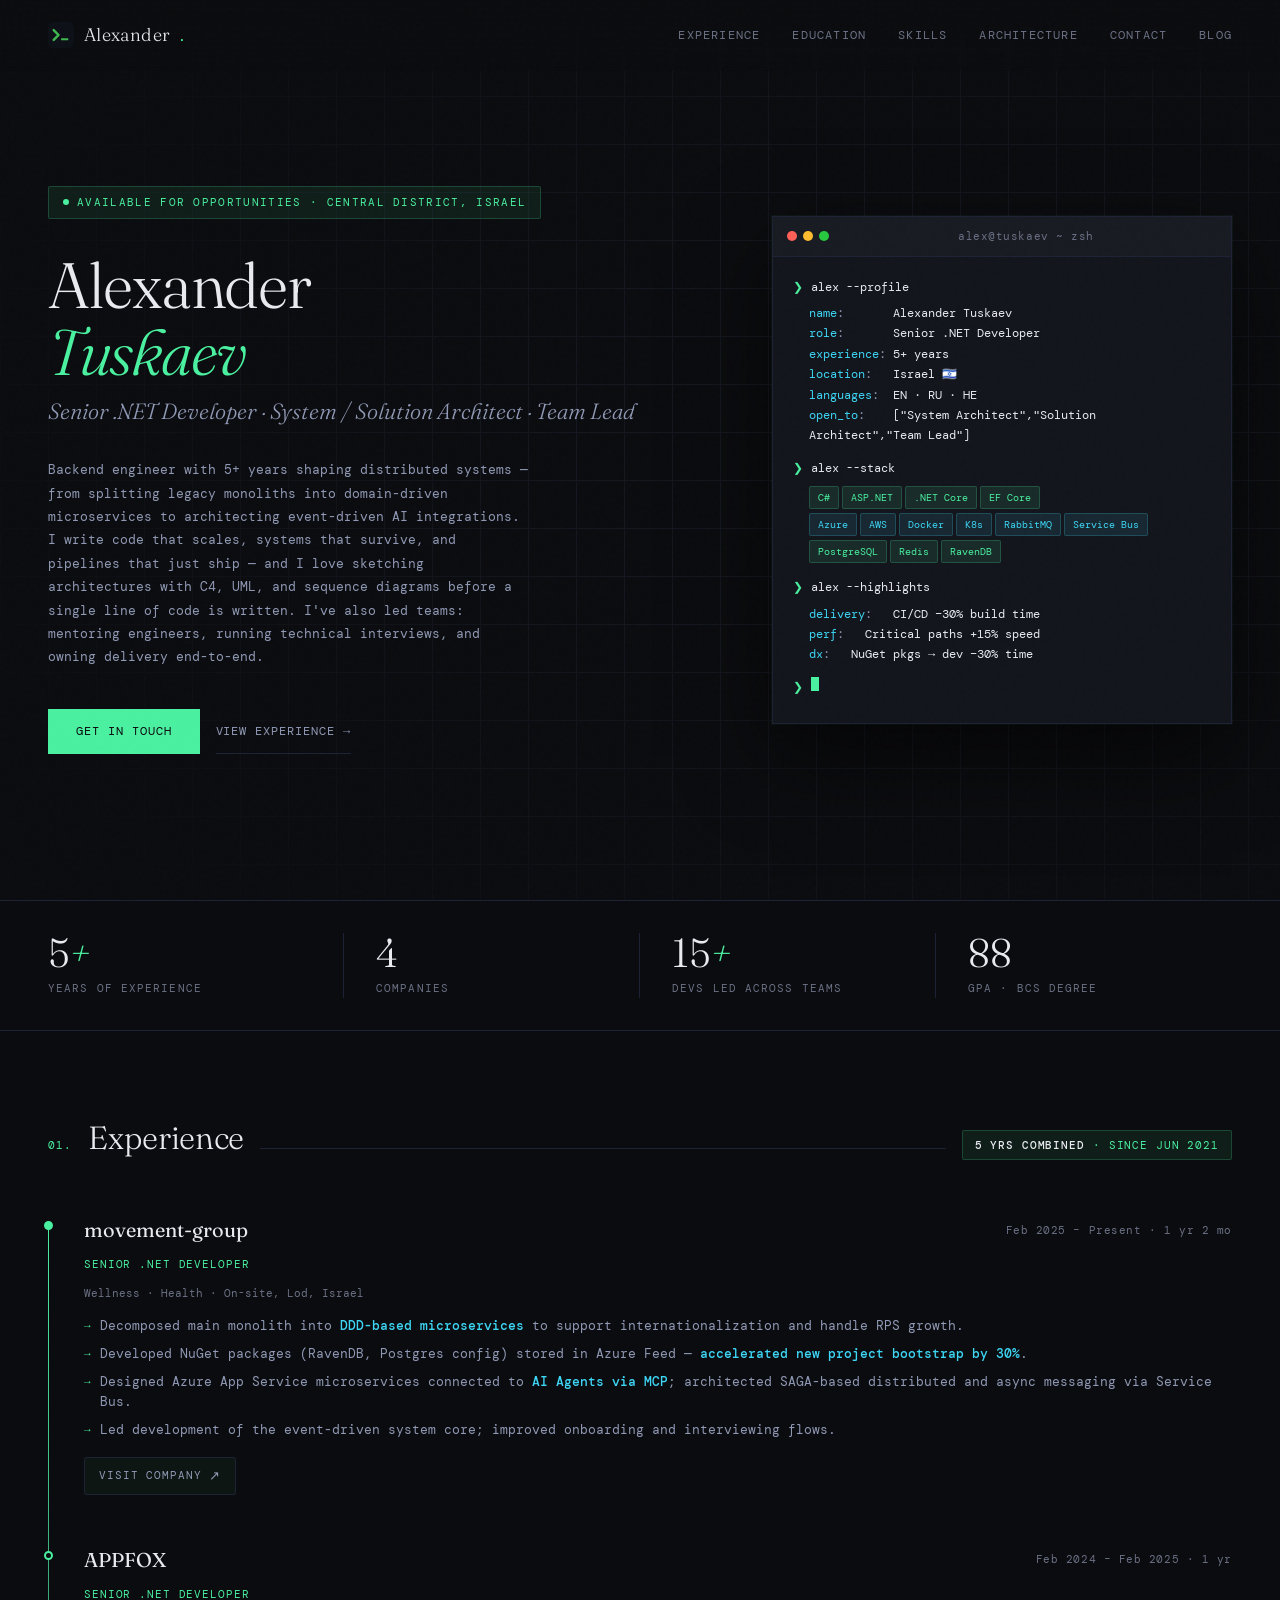
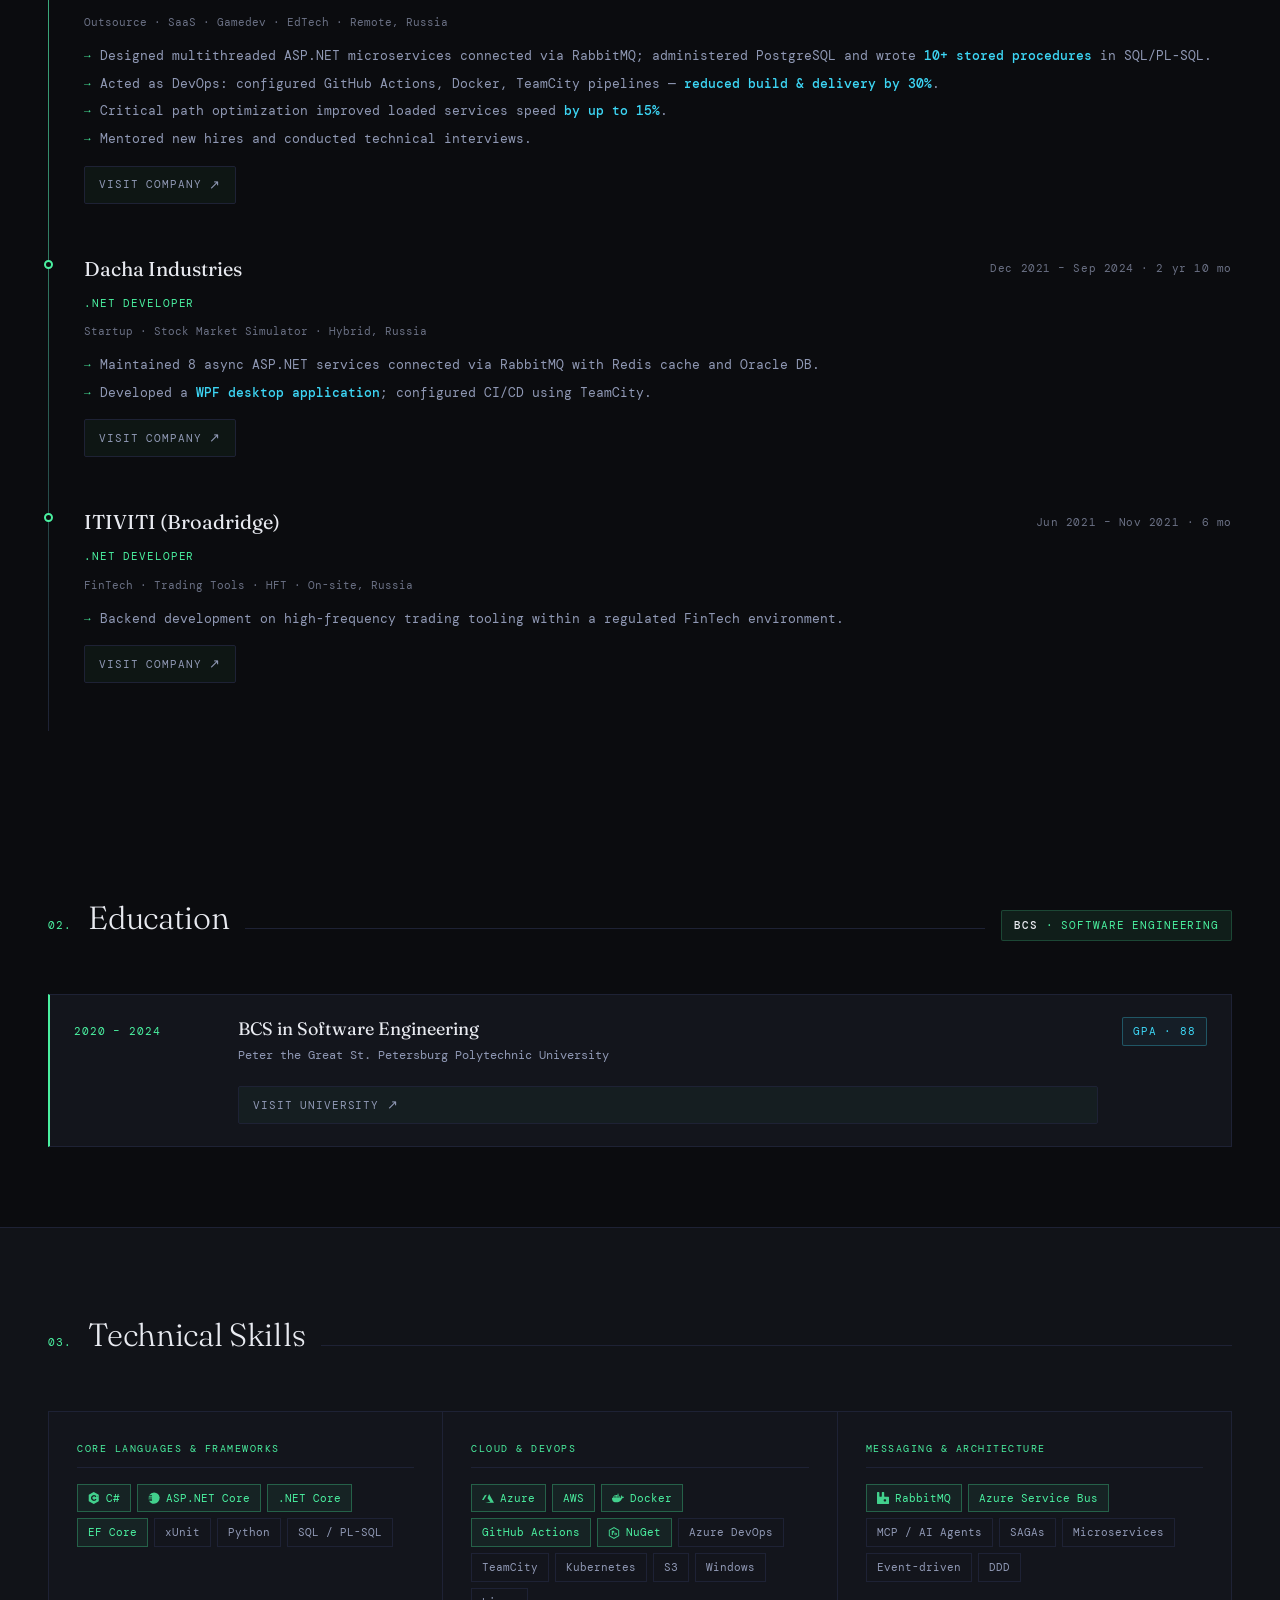
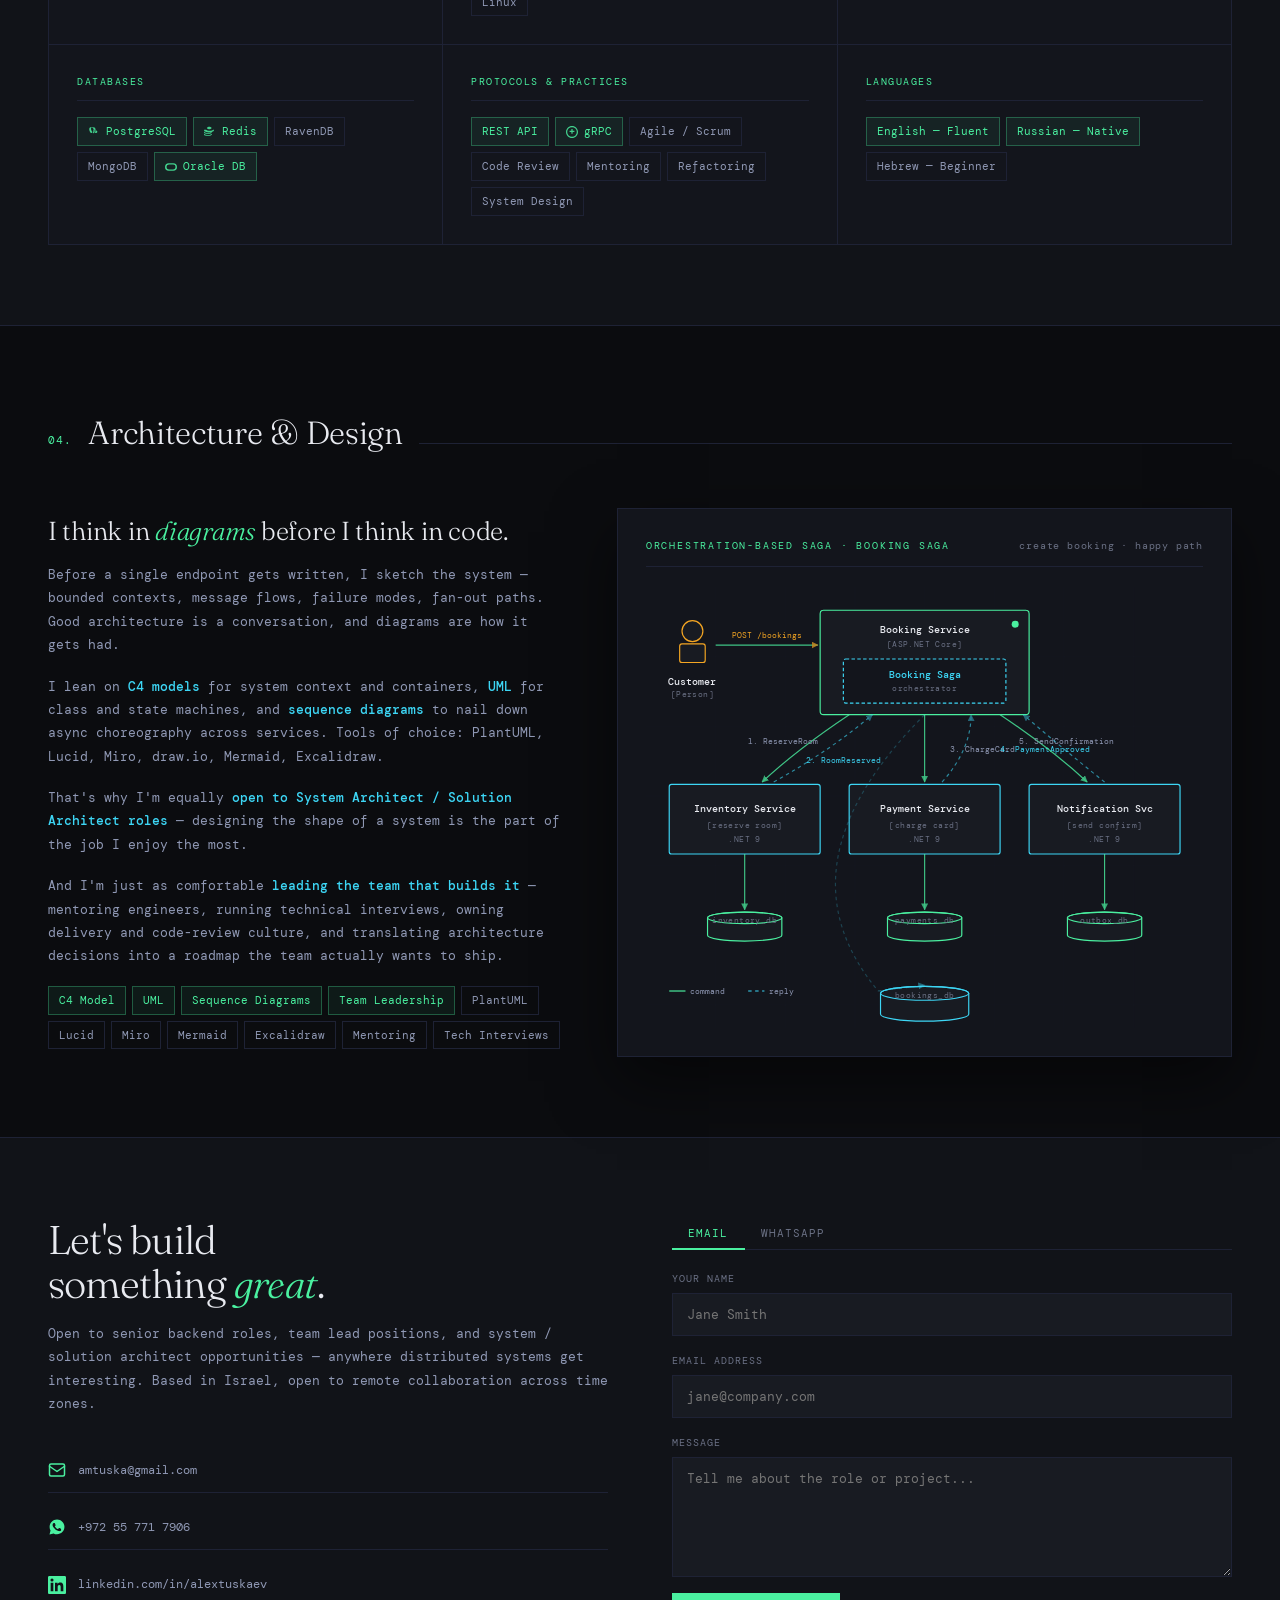
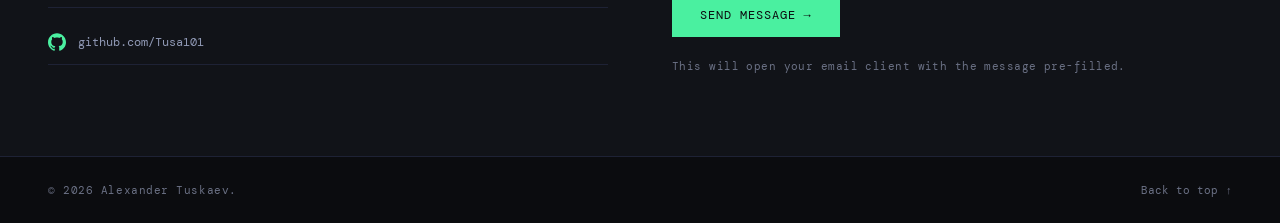
==== index.html @ 5d2675b9 "Added whatsapp type of communication" ====
<!DOCTYPE html>
<html lang="en">
<head>
<meta charset="UTF-8" />
<meta name="viewport" content="width=device-width, initial-scale=1.0"/>
<title>Alexander Tuskaev — Senior .NET Developer</title>
<link rel="preconnect" href="https://fonts.googleapis.com">
<link href="https://fonts.googleapis.com/css2?family=DM+Mono:ital,wght@0,300;0,400;0,500;1,300&family=Fraunces:ital,opsz,wght@0,9..144,300;0,9..144,400;0,9..144,600;1,9..144,300&display=swap" rel="stylesheet">
<link rel="stylesheet" href="index.css">
<link rel="icon" type="image/png" href="favicons/favicon-96x96.png" sizes="96x96" />
<link rel="icon" type="image/svg+xml" href="favicons/favicon.svg" />
<link rel="shortcut icon" href="favicons/favicon.ico" />
<link rel="apple-touch-icon" sizes="180x180" href="favicons/apple-touch-icon.png" />
<meta name="apple-mobile-web-app-title" content="Tusa101" />
<link rel="manifest" href="favicons/site.webmanifest" />
</head>
<body>

<!-- NAV -->
<nav>
  <a href="#" class="nav-logo">
    <img src="favicons/favicon.svg" alt="" class="nav-logo-img" />
    Alexander<span>.</span>
  </a>
  <ul class="nav-links">
    <li><a href="#experience">Experience</a></li>
    <li><a href="#education">Education</a></li>
    <li><a href="#skills">Skills</a></li>
    <li><a href="#architecture">Architecture</a></li>
    <li><a href="#contact">Contact</a></li>
    <li><a href="blog.html">Blog</a></li>
  </ul>
</nav>

<!-- HERO -->
<section class="hero">
  <div class="hero-left">
    <div class="hero-tag" id="hero-tag"></div>
    <h1 id="hero-name"></h1>
    <p class="hero-subtitle" id="hero-subtitle"></p>
    <p class="hero-desc" id="hero-desc"></p>
    <div class="hero-actions">
      <a href="#contact" class="btn-primary">Get in touch</a>
      <a href="#experience" class="btn-ghost">View experience →</a>
    </div>
  </div>

  <div class="hero-right">
    <div class="terminal">
      <div class="terminal-bar">
        <div class="dot dot-r"></div>
        <div class="dot dot-y"></div>
        <div class="dot dot-g"></div>
        <span class="terminal-title">alex@tuskaev ~ zsh</span>
      </div>
      <div class="terminal-body" id="terminal-body"></div>
    </div>
  </div>
</section>

<!-- METRICS -->
<div class="metrics" id="metrics-row"></div>

<!-- EXPERIENCE -->
<section id="experience">
  <div class="section-header">
    <span class="section-num">01.</span>
    <h2 class="section-title">Experience</h2>
    <div class="section-line"></div>
    <span class="section-summary" id="experience-summary"></span>
  </div>
  <div class="timeline" id="experience-list"></div>
</section>

<!-- EDUCATION -->
<section id="education">
  <div class="section-header">
    <span class="section-num">02.</span>
    <h2 class="section-title">Education</h2>
    <div class="section-line"></div>
    <span class="section-summary"><strong>BCS</strong> · Software Engineering</span>
  </div>
  <div class="education-list" id="education-list"></div>
</section>

<!-- SKILLS -->
<section id="skills" style="background: var(--bg2); border-top: 1px solid var(--border); border-bottom: 1px solid var(--border); padding-top: 80px; padding-bottom: 80px;">
  <div class="section-header">
    <span class="section-num">03.</span>
    <h2 class="section-title">Technical Skills</h2>
    <div class="section-line"></div>
  </div>
  <div class="skills-grid" id="skills-grid"></div>
</section>

<!-- ARCHITECTURE -->
<section id="architecture">
  <div class="section-header">
    <span class="section-num">04.</span>
    <h2 class="section-title">Architecture &amp; Design</h2>
    <div class="section-line"></div>
  </div>

  <div class="arch-inner">
    <div class="arch-text" id="arch-text"></div>

    <div class="arch-diagram">
      <div class="arch-diagram-header">
        <span class="arch-diagram-title">Orchestration-based Saga · Booking Saga</span>
        <span class="arch-diagram-meta">create booking · happy path</span>
      </div>
      <svg class="arch-svg" viewBox="0 0 480 380" xmlns="http://www.w3.org/2000/svg">
        <!-- Defs: arrowheads -->
        <defs>
          <marker id="arrow-cmd" viewBox="0 0 10 10" refX="9" refY="5" markerWidth="6" markerHeight="6" orient="auto-start-reverse">
            <path d="M 0 0 L 10 5 L 0 10 z" fill="#4af0a0" opacity="0.85"/>
          </marker>
          <marker id="arrow-reply" viewBox="0 0 10 10" refX="9" refY="5" markerWidth="6" markerHeight="6" orient="auto-start-reverse">
            <path d="M 0 0 L 10 5 L 0 10 z" fill="#3dd6f5" opacity="0.7"/>
          </marker>
          <marker id="arrow-init" viewBox="0 0 10 10" refX="9" refY="5" markerWidth="6" markerHeight="6" orient="auto-start-reverse">
            <path d="M 0 0 L 10 5 L 0 10 z" fill="#f5a623" opacity="0.85"/>
          </marker>
        </defs>

        <!-- Background grid -->
        <g opacity="0.15">
          <path d="M 0 60 H 480 M 0 120 H 480 M 0 180 H 480 M 0 240 H 480 M 0 300 H 480 M 0 360 H 480" stroke="#1e2235" stroke-width="0.5"/>
          <path d="M 60 0 V 380 M 120 0 V 380 M 180 0 V 380 M 240 0 V 380 M 300 0 V 380 M 360 0 V 380 M 420 0 V 380" stroke="#1e2235" stroke-width="0.5"/>
        </g>

        <!-- Client / Customer -->
        <g>
          <circle cx="40" cy="38" r="9" fill="#181b22" stroke="#f5a623" stroke-width="1"/>
          <rect x="29" y="49" width="22" height="16" rx="2" fill="#181b22" stroke="#f5a623" stroke-width="1"/>
          <text x="40" y="84" class="node-label" text-anchor="middle">Customer</text>
          <text x="40" y="95" class="node-sub" text-anchor="middle">[Person]</text>
        </g>

        <!-- Booking Service (with orchestrator inside) -->
        <rect x="150" y="20" width="180" height="90" rx="3" class="node-box primary"/>
        <text x="240" y="40" class="node-label" text-anchor="middle">Booking Service</text>
        <text x="240" y="52" class="node-sub" text-anchor="middle">[ASP.NET Core]</text>
        <!-- Inner orchestrator box -->
        <rect x="170" y="62" width="140" height="38" rx="2" fill="#13151c" stroke="#3dd6f5" stroke-width="1" stroke-dasharray="3 2"/>
        <text x="240" y="78" class="node-label" text-anchor="middle" style="fill:#3dd6f5">Booking Saga</text>
        <text x="240" y="90" class="node-sub" text-anchor="middle">orchestrator</text>
        <circle cx="318" cy="32" r="3" class="pulse-dot"/>

        <!-- Participant: Inventory Service -->
        <rect x="20" y="170" width="130" height="60" rx="2" class="node-box secondary"/>
        <text x="85" y="194" class="node-label" text-anchor="middle">Inventory Service</text>
        <text x="85" y="208" class="node-sub" text-anchor="middle">[reserve room]</text>
        <text x="85" y="220" class="node-sub" text-anchor="middle">.NET 9</text>

        <!-- Participant: Payment Service -->
        <rect x="175" y="170" width="130" height="60" rx="2" class="node-box secondary"/>
        <text x="240" y="194" class="node-label" text-anchor="middle">Payment Service</text>
        <text x="240" y="208" class="node-sub" text-anchor="middle">[charge card]</text>
        <text x="240" y="220" class="node-sub" text-anchor="middle">.NET 9</text>

        <!-- Participant: Notification Service -->
        <rect x="330" y="170" width="130" height="60" rx="2" class="node-box secondary"/>
        <text x="395" y="194" class="node-label" text-anchor="middle">Notification Svc</text>
        <text x="395" y="208" class="node-sub" text-anchor="middle">[send confirm]</text>
        <text x="395" y="220" class="node-sub" text-anchor="middle">.NET 9</text>

        <!-- Databases under each participant -->
        <g>
          <ellipse cx="85" cy="285" rx="32" ry="5" fill="#181b22" stroke="#4af0a0" stroke-width="1"/>
          <path d="M 53 285 V 300 A 32 5 0 0 0 117 300 V 285" fill="#181b22" stroke="#4af0a0" stroke-width="1"/>
          <ellipse cx="85" cy="285" rx="32" ry="5" fill="none" stroke="#4af0a0" stroke-width="1"/>
          <text x="85" y="289" class="node-sub" text-anchor="middle">inventory_db</text>
        </g>
        <g>
          <ellipse cx="240" cy="285" rx="32" ry="5" fill="#181b22" stroke="#4af0a0" stroke-width="1"/>
          <path d="M 208 285 V 300 A 32 5 0 0 0 272 300 V 285" fill="#181b22" stroke="#4af0a0" stroke-width="1"/>
          <ellipse cx="240" cy="285" rx="32" ry="5" fill="none" stroke="#4af0a0" stroke-width="1"/>
          <text x="240" y="289" class="node-sub" text-anchor="middle">payments_db</text>
        </g>
        <g>
          <ellipse cx="395" cy="285" rx="32" ry="5" fill="#181b22" stroke="#4af0a0" stroke-width="1"/>
          <path d="M 363 285 V 300 A 32 5 0 0 0 427 300 V 285" fill="#181b22" stroke="#4af0a0" stroke-width="1"/>
          <ellipse cx="395" cy="285" rx="32" ry="5" fill="none" stroke="#4af0a0" stroke-width="1"/>
          <text x="395" y="289" class="node-sub" text-anchor="middle">outbox_db</text>
        </g>

        <!-- Booking DB -->
        <g>
          <ellipse cx="240" cy="350" rx="38" ry="6" fill="#181b22" stroke="#3dd6f5" stroke-width="1"/>
          <path d="M 202 350 V 368 A 38 6 0 0 0 278 368 V 350" fill="#181b22" stroke="#3dd6f5" stroke-width="1"/>
          <ellipse cx="240" cy="350" rx="38" ry="6" fill="none" stroke="#3dd6f5" stroke-width="1"/>
          <text x="240" y="354" class="node-sub" text-anchor="middle">bookings_db</text>
        </g>

        <!-- Customer -> Booking Service: POST /bookings -->
        <path d="M 60 50 L 148 50" class="edge solid" stroke="#f5a623" marker-end="url(#arrow-init)"/>
        <text x="104" y="44" class="edge-label" text-anchor="middle" style="fill:#f5a623">POST /bookings</text>

        <!-- Orchestrator -> Inventory: ReserveRoom command -->
        <path d="M 175 110 Q 130 140 100 168" class="edge solid" marker-end="url(#arrow-cmd)"/>
        <text x="118" y="135" class="edge-label" text-anchor="middle">1. ReserveRoom</text>

        <!-- Inventory -> Orchestrator: RoomReserved reply -->
        <path d="M 110 168 Q 160 140 195 110" class="edge dashed" marker-end="url(#arrow-reply)"/>
        <text x="170" y="152" class="edge-label" text-anchor="middle" style="fill:#3dd6f5">2. RoomReserved</text>

        <!-- Orchestrator -> Payment: ChargeCard command -->
        <path d="M 240 110 L 240 168" class="edge solid" marker-end="url(#arrow-cmd)"/>
        <text x="262" y="142" class="edge-label">3. ChargeCard</text>

        <!-- Payment -> Orchestrator: PaymentApproved reply -->
        <path d="M 255 168 Q 280 140 280 110" class="edge dashed" marker-end="url(#arrow-reply)"/>
        <text x="305" y="142" class="edge-label" style="fill:#3dd6f5">4. PaymentApproved</text>

        <!-- Orchestrator -> Notification: SendConfirmation command -->
        <path d="M 305 110 Q 350 140 380 168" class="edge solid" marker-end="url(#arrow-cmd)"/>
        <text x="362" y="135" class="edge-label" text-anchor="middle">5. SendConfirmation</text>

        <!-- Notification -> Orchestrator: ConfirmationSent reply -->
        <path d="M 395 168 Q 360 140 325 110" class="edge dashed" marker-end="url(#arrow-reply)"/>

        <!-- Participants -> their DBs -->
        <path d="M 85 230 L 85 278" class="edge solid" marker-end="url(#arrow-cmd)"/>
        <path d="M 240 230 L 240 278" class="edge solid" marker-end="url(#arrow-cmd)"/>
        <path d="M 395 230 L 395 278" class="edge solid" marker-end="url(#arrow-cmd)"/>

        <!-- Booking Service -> bookings_db -->
        <path d="M 240 110 Q 110 240 200 348" class="edge dashed" stroke-opacity="0.4"/>
        <path d="M 200 348 L 240 343" class="edge dashed" marker-end="url(#arrow-reply)" stroke-opacity="0.6"/>

        <!-- Legend -->
        <g transform="translate(20, 348)">
          <line x1="0" y1="0" x2="14" y2="0" stroke="#4af0a0" stroke-width="1"/>
          <text x="18" y="3" class="edge-label">command</text>
          <line x1="68" y1="0" x2="82" y2="0" stroke="#3dd6f5" stroke-width="1" stroke-dasharray="3 3"/>
          <text x="86" y="3" class="edge-label">reply</text>
        </g>
      </svg>
    </div>
  </div>
</section>

<!-- CONTACT -->
<section id="contact" class="contact-section">
  <div class="contact-inner">
    <div class="contact-left">
      <h2 id="contact-heading"></h2>
      <p id="contact-blurb"></p>
      <div class="contact-links" id="contact-links"></div>
    </div>

    <div class="contact-right">
      <div class="form-tabs">
        <button class="form-tab form-tab--active" data-tab="email">Email</button>
        <button class="form-tab" data-tab="whatsapp">WhatsApp</button>
      </div>

      <form class="form" id="contact-form" novalidate>
        <div class="form-group">
          <label class="form-label" for="cf-name">Your name</label>
          <input type="text" id="cf-name" class="form-input" placeholder="Jane Smith" required />
        </div>
        <div class="form-group">
          <label class="form-label" for="cf-email">Email address</label>
          <input type="email" id="cf-email" class="form-input" placeholder="jane@company.com" required />
        </div>
        <div class="form-group">
          <label class="form-label" for="cf-message">Message</label>
          <textarea id="cf-message" class="form-textarea" placeholder="Tell me about the role or project..." required></textarea>
        </div>
        <button type="submit" class="form-submit">Send message →</button>
        <p class="form-hint" id="cf-hint">This will open your email client with the message pre-filled.</p>
      </form>

      <div class="form" id="whatsapp-form" style="display:none">
        <p class="form-hint" style="margin-bottom:4px">All fields are optional — fill in what you know.</p>
        <div class="form-group">
          <label class="form-label" for="wa-company">Company</label>
          <input type="text" id="wa-company" class="form-input" placeholder="Acme Corp" />
        </div>
        <div class="form-group">
          <label class="form-label" for="wa-role">Role</label>
          <input type="text" id="wa-role" class="form-input" placeholder="Senior Backend Developer" />
        </div>
        <div class="form-group">
          <label class="form-label" for="wa-location">Location</label>
          <select id="wa-location" class="form-input form-select">
            <option value="">— not specified —</option>
            <option value="Remote">Remote</option>
            <option value="On-site">On-site</option>
            <option value="Hybrid">Hybrid</option>
          </select>
        </div>
        <div class="form-group">
          <label class="form-label" for="wa-contact">Your contact details</label>
          <input type="text" id="wa-contact" class="form-input" placeholder="email or phone" />
        </div>
        <a class="form-submit form-submit--wa" id="wa-send" href="#" target="_blank" rel="noopener noreferrer">Open in WhatsApp →</a>
        <p class="form-hint">Opens WhatsApp with a pre-filled message.</p>
      </div>
    </div>
  </div>
</section>

<!-- FOOTER -->
<footer>
  <p id="footer-copy"></p>
  <a href="#">Back to top ↑</a>
</footer>

<script src="cv-data.js"></script>
<script src="cv-loader.js"></script>

</body>
</html>
---- index.css ----
*,
*::before,
*::after {
    box-sizing: border-box;
    margin: 0;
    padding: 0;
}

:root {
    --bg: #0b0c0f;
    --bg2: #111318;
    --bg3: #181b22;
    --line: #1f2330;
    --accent: #4af0a0;
    --accent2: #3dd6f5;
    --accent3: #f5a623;
    --text: #e8eaf0;
    --muted: #6b7185;
    --muted2: #9099b5;
    --card: #13151c;
    --border: #1e2235;
}

html {
    scroll-behavior: smooth;
}

body {
    background: var(--bg);
    color: var(--text);
    font-family: 'DM Mono', monospace;
    font-size: 14px;
    line-height: 1.7;
    overflow-x: hidden;
}

/* Grain overlay */
body::before {
    content: '';
    position: fixed;
    inset: 0;
    background-image: url("data:image/svg+xml,%3Csvg viewBox='0 0 256 256' xmlns='http://www.w3.org/2000/svg'%3E%3Cfilter id='noise'%3E%3CfeTurbulence type='fractalNoise' baseFrequency='0.9' numOctaves='4' stitchTiles='stitch'/%3E%3C/filter%3E%3Crect width='100%25' height='100%25' filter='url(%23noise)' opacity='0.04'/%3E%3C/svg%3E");
    pointer-events: none;
    z-index: 999;
    opacity: 0.4;
}

/* ── NAV ── */
nav {
    position: fixed;
    top: 0;
    left: 0;
    right: 0;
    z-index: 100;
    padding: 20px 48px;
    display: flex;
    justify-content: space-between;
    align-items: center;
    background: linear-gradient(to bottom, rgba(11, 12, 15, 0.95) 0%, transparent 100%);
    backdrop-filter: blur(4px);
}

.nav-logo {
    display: flex;
    align-items: center;
    gap: 10px;
    font-family: 'Fraunces', serif;
    font-size: 18px;
    font-weight: 300;
    letter-spacing: 0.02em;
    color: var(--text);
    text-decoration: none;
}

.nav-logo-img {
    width: 26px;
    height: 26px;
    border-radius: 5px;
    flex-shrink: 0;
}

.nav-logo span {
    color: var(--accent);
}

.nav-links {
    display: flex;
    gap: 32px;
    list-style: none;
}

.nav-links a {
    color: var(--muted);
    text-decoration: none;
    font-size: 12px;
    letter-spacing: 0.1em;
    text-transform: uppercase;
    transition: color 0.2s;
}

.nav-links a:hover {
    color: var(--accent);
}

/* ── HERO ── */
.hero {
    min-height: 100vh;
    display: grid;
    grid-template-columns: 1fr 1fr;
    align-items: center;
    padding: 100px 48px 60px;
    position: relative;
    overflow: hidden;
}

/* Background grid */
.hero::before {
    content: '';
    position: absolute;
    inset: 0;
    background-image:
        linear-gradient(var(--line) 1px, transparent 1px),
        linear-gradient(90deg, var(--line) 1px, transparent 1px);
    background-size: 48px 48px;
    mask-image: radial-gradient(ellipse 80% 80% at 70% 50%, black 30%, transparent 100%);
    opacity: 0.5;
}

.hero-left {
    position: relative;
    z-index: 1;
}

.hero-tag {
    display: inline-flex;
    align-items: center;
    gap: 8px;
    background: rgba(74, 240, 160, 0.08);
    border: 1px solid rgba(74, 240, 160, 0.2);
    color: var(--accent);
    font-size: 11px;
    letter-spacing: 0.12em;
    text-transform: uppercase;
    padding: 6px 14px;
    border-radius: 2px;
    margin-bottom: 32px;
}

.hero-tag::before {
    content: '';
    width: 6px;
    height: 6px;
    background: var(--accent);
    border-radius: 50%;
    animation: pulse 2s infinite;
}

@keyframes pulse {

    0%,
    100% {
        opacity: 1;
        transform: scale(1);
    }

    50% {
        opacity: 0.4;
        transform: scale(0.8);
    }
}

.hero h1 {
    font-family: 'Fraunces', serif;
    font-size: clamp(44px, 5vw, 72px);
    font-weight: 300;
    line-height: 1.05;
    letter-spacing: -0.02em;
    margin-bottom: 8px;
}

.hero h1 em {
    font-style: italic;
    color: var(--accent);
}

.hero-subtitle {
    font-family: 'Fraunces', serif;
    font-size: clamp(16px, 1.8vw, 22px);
    font-weight: 300;
    color: var(--muted2);
    margin-bottom: 28px;
    font-style: italic;
}

.hero-desc {
    color: var(--muted2);
    font-size: 13px;
    max-width: 480px;
    line-height: 1.8;
    margin-bottom: 40px;
}

.hero-actions {
    display: flex;
    gap: 16px;
    align-items: center;
}

.btn-primary {
    background: var(--accent);
    color: #0b0c0f;
    padding: 12px 28px;
    border: none;
    font-family: 'DM Mono', monospace;
    font-size: 12px;
    letter-spacing: 0.08em;
    text-transform: uppercase;
    cursor: pointer;
    text-decoration: none;
    transition: all 0.2s;
    display: inline-block;
}

.btn-primary:hover {
    background: #6affb8;
    transform: translateY(-1px);
}

.btn-ghost {
    color: var(--muted2);
    font-size: 12px;
    letter-spacing: 0.08em;
    text-transform: uppercase;
    text-decoration: none;
    padding: 12px 0;
    border-bottom: 1px solid var(--border);
    transition: all 0.2s;
}

.btn-ghost:hover {
    color: var(--text);
    border-color: var(--muted);
}

/* Terminal card */
.hero-right {
    position: relative;
    z-index: 1;
    display: flex;
    justify-content: flex-end;
}

.terminal {
    background: var(--card);
    border: 1px solid var(--border);
    width: 100%;
    max-width: 460px;
    font-size: 12px;
    box-shadow: 0 32px 80px rgba(0, 0, 0, 0.6), 0 0 0 1px rgba(74, 240, 160, 0.05);
}

.terminal-bar {
    background: var(--bg3);
    padding: 10px 14px;
    display: flex;
    align-items: center;
    gap: 6px;
    border-bottom: 1px solid var(--border);
}

.dot {
    width: 10px;
    height: 10px;
    border-radius: 50%;
}

.dot-r {
    background: #ff5f57;
}

.dot-y {
    background: #febc2e;
}

.dot-g {
    background: #28c840;
}

.terminal-title {
    margin-left: auto;
    margin-right: auto;
    color: var(--muted);
    font-size: 11px;
    letter-spacing: 0.05em;
}

.terminal-body {
    padding: 20px;
}

.t-line {
    display: flex;
    gap: 8px;
    margin-bottom: 6px;
}

.t-prompt {
    color: var(--accent);
    user-select: none;
}

.t-cmd {
    color: var(--text);
}

.t-out {
    color: var(--muted2);
    padding-left: 16px;
    margin-bottom: 12px;
}

.t-key {
    color: var(--accent2);
}

.t-val {
    color: var(--text);
}

.t-tag {
    display: inline-block;
    background: rgba(74, 240, 160, 0.1);
    border: 1px solid rgba(74, 240, 160, 0.2);
    color: var(--accent);
    font-size: 10px;
    padding: 2px 8px;
    margin: 2px 3px 2px 0;
    border-radius: 2px;
}

.t-tag2 {
    display: inline-block;
    background: rgba(61, 214, 245, 0.1);
    border: 1px solid rgba(61, 214, 245, 0.2);
    color: var(--accent2);
    font-size: 10px;
    padding: 2px 8px;
    margin: 2px 3px 2px 0;
    border-radius: 2px;
}

.t-cursor {
    display: inline-block;
    width: 8px;
    height: 14px;
    background: var(--accent);
    vertical-align: middle;
    animation: blink 1.1s step-end infinite;
}

@keyframes blink {

    0%,
    100% {
        opacity: 1
    }

    50% {
        opacity: 0
    }
}

/* ── METRICS ── */
.metrics {
    border-top: 1px solid var(--border);
    border-bottom: 1px solid var(--border);
    padding: 32px 48px;
    display: grid;
    grid-template-columns: repeat(4, 1fr);
}

.metric {
    padding: 0 32px;
    border-right: 1px solid var(--border);
}

.metric:first-child {
    padding-left: 0;
}

.metric:last-child {
    border-right: none;
}

.metric-num {
    font-family: 'Fraunces', serif;
    font-size: 40px;
    font-weight: 300;
    color: var(--text);
    line-height: 1;
    margin-bottom: 6px;
}

.metric-num span {
    color: var(--accent);
    font-style: italic;
}

.metric-label {
    color: var(--muted);
    font-size: 11px;
    letter-spacing: 0.1em;
    text-transform: uppercase;
}

/* ── EXPERIENCE ── */
section {
    padding: 80px 48px;
}

.section-header {
    display: flex;
    align-items: baseline;
    gap: 16px;
    margin-bottom: 48px;
}

.section-num {
    color: var(--accent);
    font-size: 11px;
    letter-spacing: 0.1em;
}

.section-title {
    font-family: 'Fraunces', serif;
    font-size: 32px;
    font-weight: 300;
    letter-spacing: -0.01em;
}

.section-line {
    flex: 1;
    height: 1px;
    background: var(--border);
}

.section-summary {
    display: inline-flex;
    align-items: center;
    gap: 8px;
    background: rgba(74, 240, 160, 0.08);
    border: 1px solid rgba(74, 240, 160, 0.2);
    color: var(--accent);
    font-size: 11px;
    letter-spacing: 0.08em;
    text-transform: uppercase;
    padding: 5px 12px;
    border-radius: 2px;
    white-space: nowrap;
}

.section-summary strong {
    color: var(--text);
    font-weight: 500;
}

@media (max-width: 900px) {
    .section-summary {
        font-size: 10px;
        letter-spacing: 0.05em;
        padding: 4px 10px;
    }
}

/* Timeline */
.timeline {
    position: relative;
}

.timeline::before {
    content: '';
    position: absolute;
    left: 0;
    top: 8px;
    bottom: 0;
    width: 1px;
    background: linear-gradient(to bottom, var(--accent), var(--border));
}

.exp-item {
    padding: 0 0 48px 36px;
    position: relative;
}

.exp-item::before {
    content: '';
    position: absolute;
    left: -4px;
    top: 8px;
    width: 9px;
    height: 9px;
    background: var(--bg);
    border: 2px solid var(--accent);
    border-radius: 50%;
}

.exp-item:first-child::before {
    background: var(--accent);
}

.exp-meta {
    display: flex;
    align-items: center;
    gap: 12px;
    margin-bottom: 8px;
    flex-wrap: wrap;
}

.exp-company {
    font-family: 'Fraunces', serif;
    font-size: 20px;
    font-weight: 400;
    color: var(--text);
}

.exp-period {
    color: var(--muted);
    font-size: 11px;
    letter-spacing: 0.05em;
    margin-left: auto;
}

.exp-role {
    color: var(--accent);
    font-size: 11px;
    letter-spacing: 0.08em;
    text-transform: uppercase;
    margin-bottom: 10px;
}

.exp-industry {
    color: var(--muted);
    font-size: 11px;
    margin-bottom: 14px;
}

.exp-points {
    list-style: none;
    display: flex;
    flex-direction: column;
    gap: 7px;
}

.exp-points li {
    color: var(--muted2);
    font-size: 12.5px;
    line-height: 1.65;
    padding-left: 16px;
    position: relative;
}

.exp-points li::before {
    content: '→';
    position: absolute;
    left: 0;
    color: var(--accent);
    font-size: 11px;
}

.exp-highlight {
    color: var(--accent2);
    font-weight: 500;
}

.exp-link {
    display: inline-flex;
    align-items: center;
    gap: 8px;
    margin-top: 16px;
    padding: 7px 14px;
    border: 1px solid var(--border);
    color: var(--muted2);
    background: rgba(74, 240, 160, 0.04);
    font-family: 'DM Mono', monospace;
    font-size: 11px;
    letter-spacing: 0.08em;
    text-transform: uppercase;
    text-decoration: none;
    transition: all 0.2s ease;
    border-radius: 2px;
}

.exp-link:hover {
    border-color: var(--accent);
    color: var(--accent);
    background: rgba(74, 240, 160, 0.1);
    transform: translateY(-1px);
}

.exp-link .arrow {
    transition: transform 0.2s ease;
    font-size: 13px;
}

.exp-link:hover .arrow {
    transform: translate(2px, -2px);
}

/* ── EDUCATION ── */
.education-list {
    display: flex;
    flex-direction: column;
    gap: 24px;
}

.edu-item {
    display: grid;
    grid-template-columns: 140px 1fr auto;
    gap: 24px;
    align-items: baseline;
    padding: 22px 24px;
    background: var(--card);
    border: 1px solid var(--border);
    border-left: 2px solid var(--accent);
    transition: all 0.2s ease;
}

.edu-item:hover {
    border-color: var(--border);
    border-left-color: var(--accent);
    background: var(--bg3);
    transform: translateX(2px);
}

.edu-period {
    color: var(--accent);
    font-size: 11px;
    letter-spacing: 0.08em;
}

.edu-main {
    display: flex;
    flex-direction: column;
    gap: 6px;
}

.edu-degree {
    font-family: 'Fraunces', serif;
    font-size: 18px;
    font-weight: 400;
    color: var(--text);
    line-height: 1.3;
}

.edu-school {
    color: var(--muted2);
    font-size: 12px;
    line-height: 1.5;
}

.edu-gpa {
    color: var(--accent2);
    font-size: 11px;
    letter-spacing: 0.08em;
    text-transform: uppercase;
    padding: 4px 10px;
    border: 1px solid rgba(61, 214, 245, 0.3);
    background: rgba(61, 214, 245, 0.05);
    border-radius: 2px;
    white-space: nowrap;
}

@media (max-width: 720px) {
    .edu-item {
        grid-template-columns: 1fr;
        gap: 10px;
    }

    .edu-period {
        order: -1;
    }
}

/* ── SKILLS ── */
.skills-grid {
    display: grid;
    grid-template-columns: repeat(3, 1fr);
    gap: 1px;
    background: var(--border);
    border: 1px solid var(--border);
}

.skill-group {
    background: var(--card);
    padding: 28px;
}

.skill-group-title {
    color: var(--accent);
    font-size: 10px;
    letter-spacing: 0.15em;
    text-transform: uppercase;
    margin-bottom: 16px;
    padding-bottom: 10px;
    border-bottom: 1px solid var(--border);
}

.skill-tags {
    display: flex;
    flex-wrap: wrap;
    gap: 6px;
}

.skill-tag {
    font-size: 11px;
    padding: 4px 10px;
    border: 1px solid var(--border);
    color: var(--muted2);
    transition: all 0.2s;
    cursor: default;
}

.skill-tag:hover {
    border-color: var(--accent);
    color: var(--accent);
    background: rgba(74, 240, 160, 0.05);
}

.skill-tag.primary {
    border-color: rgba(74, 240, 160, 0.3);
    color: var(--accent);
    background: rgba(74, 240, 160, 0.06);
}

.skill-tag {
    display: inline-flex;
    align-items: center;
    gap: 6px;
}

.skill-icon {
    width: 12px;
    height: 12px;
    flex-shrink: 0;
    opacity: 0.85;
}

.skill-icon svg {
    width: 100%;
    height: 100%;
    display: block;
    fill: currentColor;
}

/* ── ARCHITECTURE ── */
.arch-inner {
    display: grid;
    grid-template-columns: 1fr 1.2fr;
    gap: 56px;
    align-items: center;
}

.arch-text h3 {
    font-family: 'Fraunces', serif;
    font-size: 26px;
    font-weight: 300;
    line-height: 1.2;
    margin-bottom: 16px;
    letter-spacing: -0.01em;
}

.arch-text h3 em {
    font-style: italic;
    color: var(--accent);
}

.arch-text p {
    color: var(--muted2);
    font-size: 13px;
    line-height: 1.8;
    margin-bottom: 18px;
}

.arch-tags {
    display: flex;
    flex-wrap: wrap;
    gap: 6px;
    margin-top: 8px;
}

.arch-tags .skill-tag.primary {
    cursor: default;
}

.arch-diagram {
    background: var(--card);
    border: 1px solid var(--border);
    padding: 28px;
    position: relative;
    box-shadow: 0 24px 60px rgba(0, 0, 0, 0.5);
}

.arch-diagram-header {
    display: flex;
    align-items: center;
    justify-content: space-between;
    border-bottom: 1px solid var(--border);
    padding-bottom: 12px;
    margin-bottom: 20px;
}

.arch-diagram-title {
    color: var(--accent);
    font-size: 10px;
    letter-spacing: 0.18em;
    text-transform: uppercase;
}

.arch-diagram-meta {
    color: var(--muted);
    font-size: 10px;
    letter-spacing: 0.08em;
}

.arch-svg {
    width: 100%;
    height: auto;
    display: block;
}

.arch-svg .node-box {
    fill: var(--bg3);
    stroke: var(--border);
    stroke-width: 1;
}

.arch-svg .node-box.primary {
    stroke: var(--accent);
}

.arch-svg .node-box.secondary {
    stroke: var(--accent2);
}

.arch-svg .node-label {
    fill: var(--text);
    font-family: 'DM Mono', monospace;
    font-size: 9px;
    font-weight: 500;
}

.arch-svg .node-sub {
    fill: var(--muted);
    font-family: 'DM Mono', monospace;
    font-size: 7px;
    letter-spacing: 0.05em;
}

.arch-svg .edge {
    stroke: var(--border);
    stroke-width: 1;
    fill: none;
}

.arch-svg .edge.dashed {
    stroke-dasharray: 3 3;
    stroke: var(--accent2);
    opacity: 0.6;
}

.arch-svg .edge.solid {
    stroke: var(--accent);
    opacity: 0.8;
}

.arch-svg .edge-label {
    fill: var(--muted2);
    font-family: 'DM Mono', monospace;
    font-size: 7px;
}

.arch-svg .pulse-dot {
    fill: var(--accent);
    animation: pulse 2s infinite;
}

@media (max-width: 900px) {
    .arch-inner {
        grid-template-columns: 1fr;
        gap: 32px;
    }
}

/* ── CONTACT ── */
.contact-section {
    background: var(--bg2);
    border-top: 1px solid var(--border);
}

.contact-inner {
    display: grid;
    grid-template-columns: 1fr 1fr;
    gap: 64px;
    align-items: start;
}

.contact-left h2 {
    font-family: 'Fraunces', serif;
    font-size: 40px;
    font-weight: 300;
    letter-spacing: -0.02em;
    line-height: 1.1;
    margin-bottom: 16px;
}

.contact-left h2 em {
    font-style: italic;
    color: var(--accent);
}

.contact-left p {
    color: var(--muted2);
    font-size: 13px;
    line-height: 1.8;
    margin-bottom: 32px;
}

.contact-links {
    display: flex;
    flex-direction: column;
    gap: 12px;
}

.contact-link {
    display: flex;
    align-items: center;
    gap: 12px;
    color: var(--muted2);
    text-decoration: none;
    font-size: 12px;
    padding: 12px 0;
    border-bottom: 1px solid var(--border);
    transition: all 0.2s;
}

.contact-link:hover {
    color: var(--accent);
}

.contact-link-icon {
    color: var(--accent);
    display: flex;
    align-items: center;
    flex-shrink: 0;
}

.contact-link-icon svg {
    width: 18px;
    height: 18px;
}

/* Form */
.form {
    display: flex;
    flex-direction: column;
    gap: 16px;
}

.form-group {
    display: flex;
    flex-direction: column;
    gap: 6px;
}

.form-label {
    color: var(--muted);
    font-size: 10px;
    letter-spacing: 0.1em;
    text-transform: uppercase;
}

.form-input,
.form-textarea {
    background: var(--bg3);
    border: 1px solid var(--border);
    color: var(--text);
    font-family: 'DM Mono', monospace;
    font-size: 13px;
    padding: 12px 14px;
    outline: none;
    transition: border-color 0.2s;
    width: 100%;
}

.form-input:focus,
.form-textarea:focus {
    border-color: var(--accent);
}

.form-textarea {
    resize: vertical;
    min-height: 120px;
}

.form-submit {
    background: var(--accent);
    color: #0b0c0f;
    border: none;
    font-family: 'DM Mono', monospace;
    font-size: 12px;
    letter-spacing: 0.08em;
    text-transform: uppercase;
    padding: 14px 28px;
    cursor: pointer;
    align-self: flex-start;
    transition: all 0.2s;
}

.form-submit:hover {
    background: #6affb8;
    transform: translateY(-1px);
}

.form-hint {
    color: var(--muted);
    font-size: 11px;
    letter-spacing: 0.04em;
    margin-top: 4px;
}

.form-hint.error {
    color: #ff7a7a;
}

.form-hint.success {
    color: var(--accent);
}

.form-input.invalid,
.form-textarea.invalid {
    border-color: #ff7a7a;
}

/* Form tabs */
.form-tabs {
    display: flex;
    gap: 0;
    margin-bottom: 20px;
    border-bottom: 1px solid var(--border);
}

.form-tab {
    background: none;
    border: none;
    border-bottom: 2px solid transparent;
    color: var(--muted);
    font-family: 'DM Mono', monospace;
    font-size: 11px;
    letter-spacing: 0.1em;
    text-transform: uppercase;
    padding: 8px 16px;
    cursor: pointer;
    margin-bottom: -1px;
    transition: color 0.2s, border-color 0.2s;
}

.form-tab--active {
    color: var(--accent);
    border-bottom-color: var(--accent);
}

.form-tab:hover:not(.form-tab--active) {
    color: var(--text);
}

/* Select input */
.form-select {
    appearance: none;
    cursor: pointer;
    background-image: url("data:image/svg+xml,%3Csvg xmlns='http://www.w3.org/2000/svg' width='10' height='6' viewBox='0 0 10 6'%3E%3Cpath d='M0 0l5 6 5-6z' fill='%234af0a0'/%3E%3C/svg%3E");
    background-repeat: no-repeat;
    background-position: right 12px center;
    padding-right: 32px;
}

/* WhatsApp send button — anchor styled as submit */
.form-submit--wa {
    display: inline-block;
    text-decoration: none;
    text-align: center;
}

/* ── TOAST ── */
.toast {
    position: fixed;
    top: 20px;
    right: 20px;
    background: var(--bg3);
    border: 1px solid var(--border);
    border-left: 3px solid var(--accent);
    color: var(--text);
    font-size: 12px;
    letter-spacing: 0.04em;
    padding: 10px 16px;
    border-radius: 6px;
    z-index: 9999;
    opacity: 0;
    transform: translateY(-10px);
    transition: opacity 0.25s ease, transform 0.25s ease;
    pointer-events: none;
}

.toast--visible {
    opacity: 1;
    transform: translateY(0);
}

@media (max-width: 600px) {
    .toast {
        right: auto;
        left: 50%;
        transform: translateX(-50%) translateY(-10px);
    }

    .toast--visible {
        transform: translateX(-50%) translateY(0);
    }
}

/* ── FOOTER ── */
footer {
    padding: 24px 48px;
    border-top: 1px solid var(--border);
    display: flex;
    justify-content: space-between;
    align-items: center;
}

footer p {
    color: var(--muted);
    font-size: 11px;
    letter-spacing: 0.05em;
}

footer a {
    color: var(--muted);
    text-decoration: none;
    font-size: 11px;
}

footer a:hover {
    color: var(--accent);
}

/* ── ANIMATIONS ── */
@keyframes fadeUp {
    from {
        opacity: 0;
        transform: translateY(24px);
    }

    to {
        opacity: 1;
        transform: translateY(0);
    }
}

.hero-tag {
    animation: fadeUp 0.6s ease both;
}

.hero h1 {
    animation: fadeUp 0.6s 0.1s ease both;
}

.hero-subtitle {
    animation: fadeUp 0.6s 0.2s ease both;
}

.hero-desc {
    animation: fadeUp 0.6s 0.3s ease both;
}

.hero-actions {
    animation: fadeUp 0.6s 0.4s ease both;
}

.terminal {
    animation: fadeUp 0.8s 0.3s ease both;
}

/* Scrollbar */
::-webkit-scrollbar {
    width: 4px;
}

::-webkit-scrollbar-track {
    background: var(--bg);
}

::-webkit-scrollbar-thumb {
    background: var(--border);
}

::-webkit-scrollbar-thumb:hover {
    background: var(--muted);
}

@media (max-width: 900px) {
    nav {
        padding: 14px 16px;
        gap: 12px;
    }

    .nav-logo {
        font-size: 16px;
        flex-shrink: 0;
    }

    .nav-links {
        gap: 18px;
        overflow-x: auto;
        -webkit-overflow-scrolling: touch;
        scrollbar-width: none;
        flex-wrap: nowrap;
        white-space: nowrap;
    }

    .nav-links::-webkit-scrollbar {
        display: none;
    }

    .nav-links a {
        font-size: 11px;
        letter-spacing: 0.08em;
    }

    .hero {
        grid-template-columns: 1fr;
        padding: 96px 20px 48px;
    }

    /* Make the background grid cover the whole hero on mobile (no clipping mask) */
    .hero::before {
        background-size: 32px 32px;
        mask-image: radial-gradient(ellipse 100% 70% at 50% 40%, black 40%, transparent 100%);
        -webkit-mask-image: radial-gradient(ellipse 100% 70% at 50% 40%, black 40%, transparent 100%);
        opacity: 0.45;
    }

    .hero-right {
        justify-content: center;
        margin-top: 40px;
    }

    .terminal {
        max-width: 100%;
    }

    .metrics {
        grid-template-columns: repeat(2, 1fr);
        padding: 20px;
        gap: 0;
    }

    .metric {
        border-right: none;
        border-bottom: 1px solid var(--border);
        padding: 16px 0;
    }

    .metric:nth-child(odd) {
        padding-right: 16px;
        border-right: 1px solid var(--border);
    }

    .metric:nth-child(even) {
        padding-left: 16px;
    }

    .metric:nth-last-child(-n+2) {
        border-bottom: none;
    }

    section {
        padding: 56px 20px;
    }

    /* Section header should wrap so the summary pill never hangs */
    .section-header {
        flex-wrap: wrap;
        gap: 10px 14px;
        margin-bottom: 32px;
    }

    .section-line {
        display: none;
    }

    .section-summary {
        width: 100%;
        justify-content: flex-start;
        margin-top: 4px;
        white-space: normal;
    }

    .skills-grid {
        grid-template-columns: 1fr;
    }

    .contact-inner {
        grid-template-columns: 1fr;
        gap: 40px;
    }

    footer {
        flex-direction: column;
        gap: 8px;
        text-align: center;
    }
}

@media (max-width: 480px) {
    nav {
        padding: 12px 14px;
    }

    .nav-links {
        gap: 14px;
    }

    .nav-links a {
        font-size: 10px;
    }

    .hero {
        padding: 88px 16px 40px;
    }

    .hero h1 {
        font-size: 44px;
    }

    section {
        padding: 48px 16px;
    }

    .arch-diagram {
        padding: 18px 14px;
    }

    .form-input,
    .form-textarea {
        font-size: 12px;
    }
}
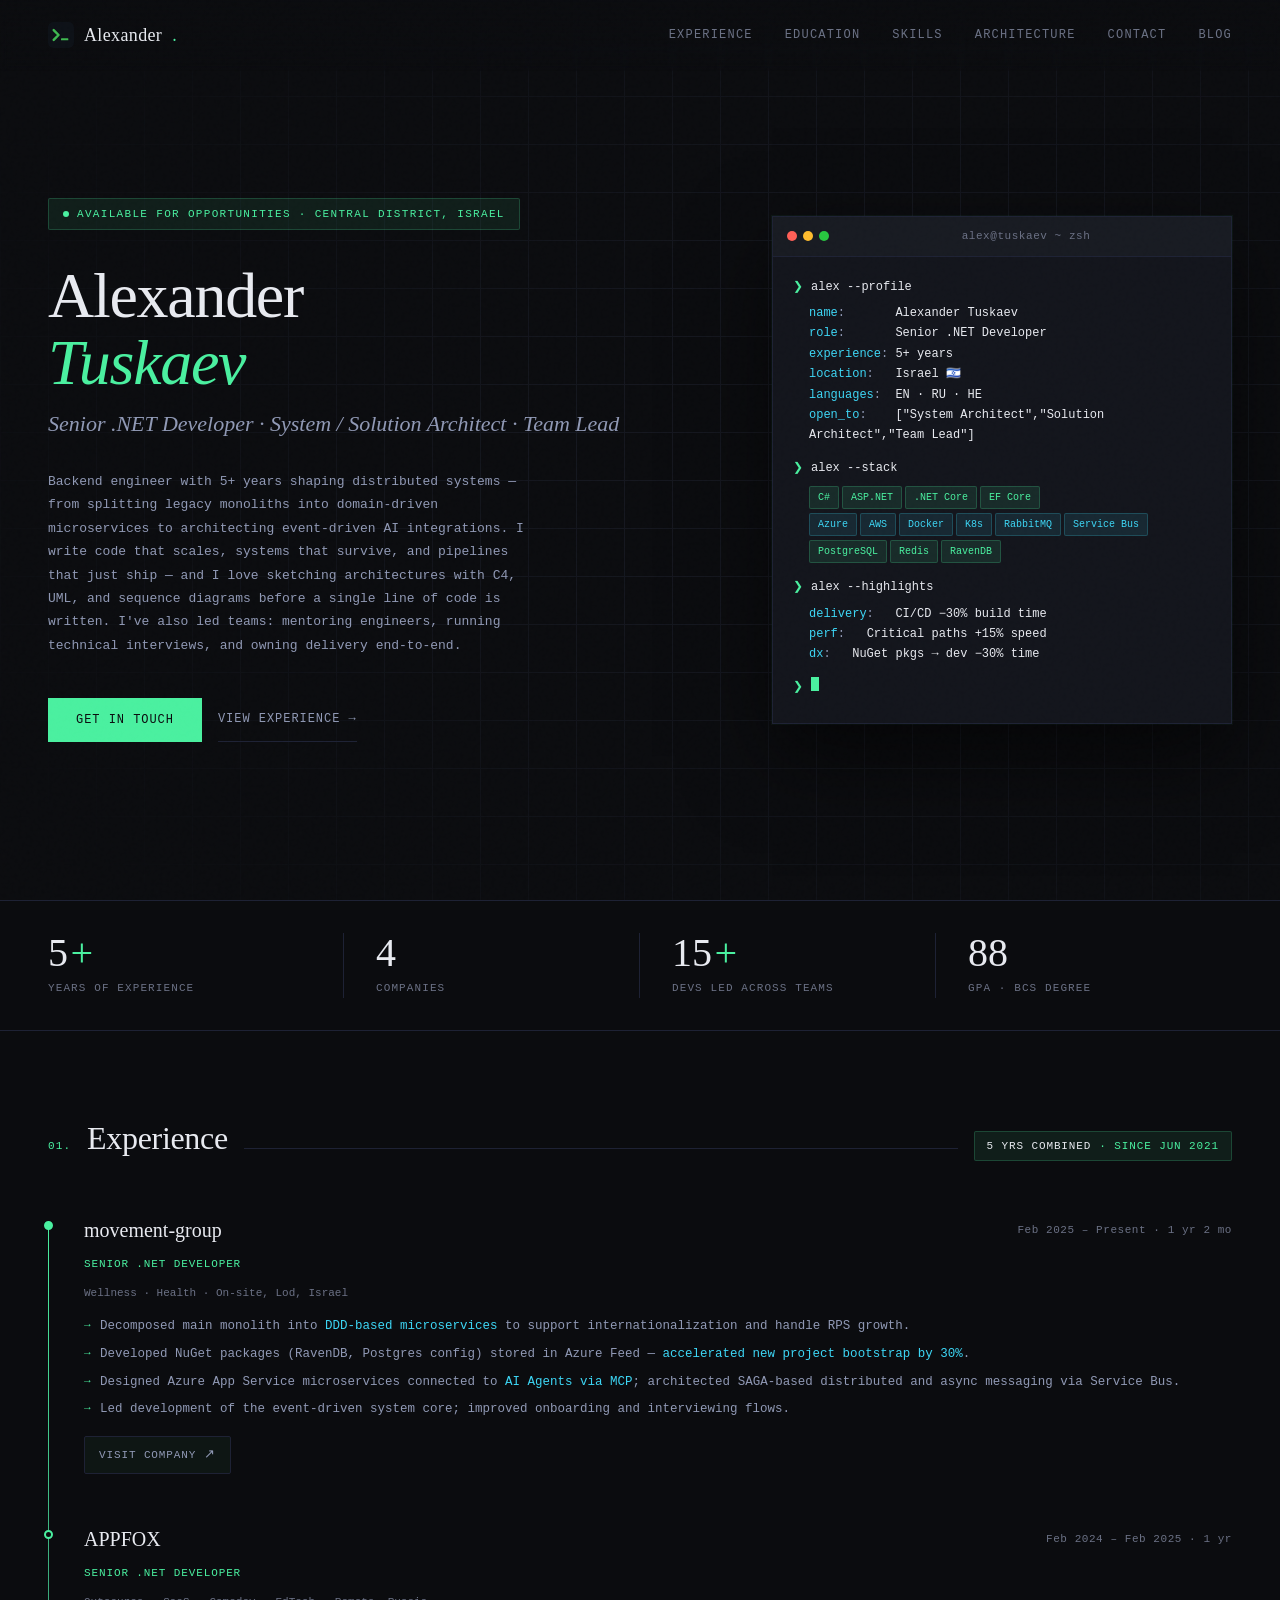
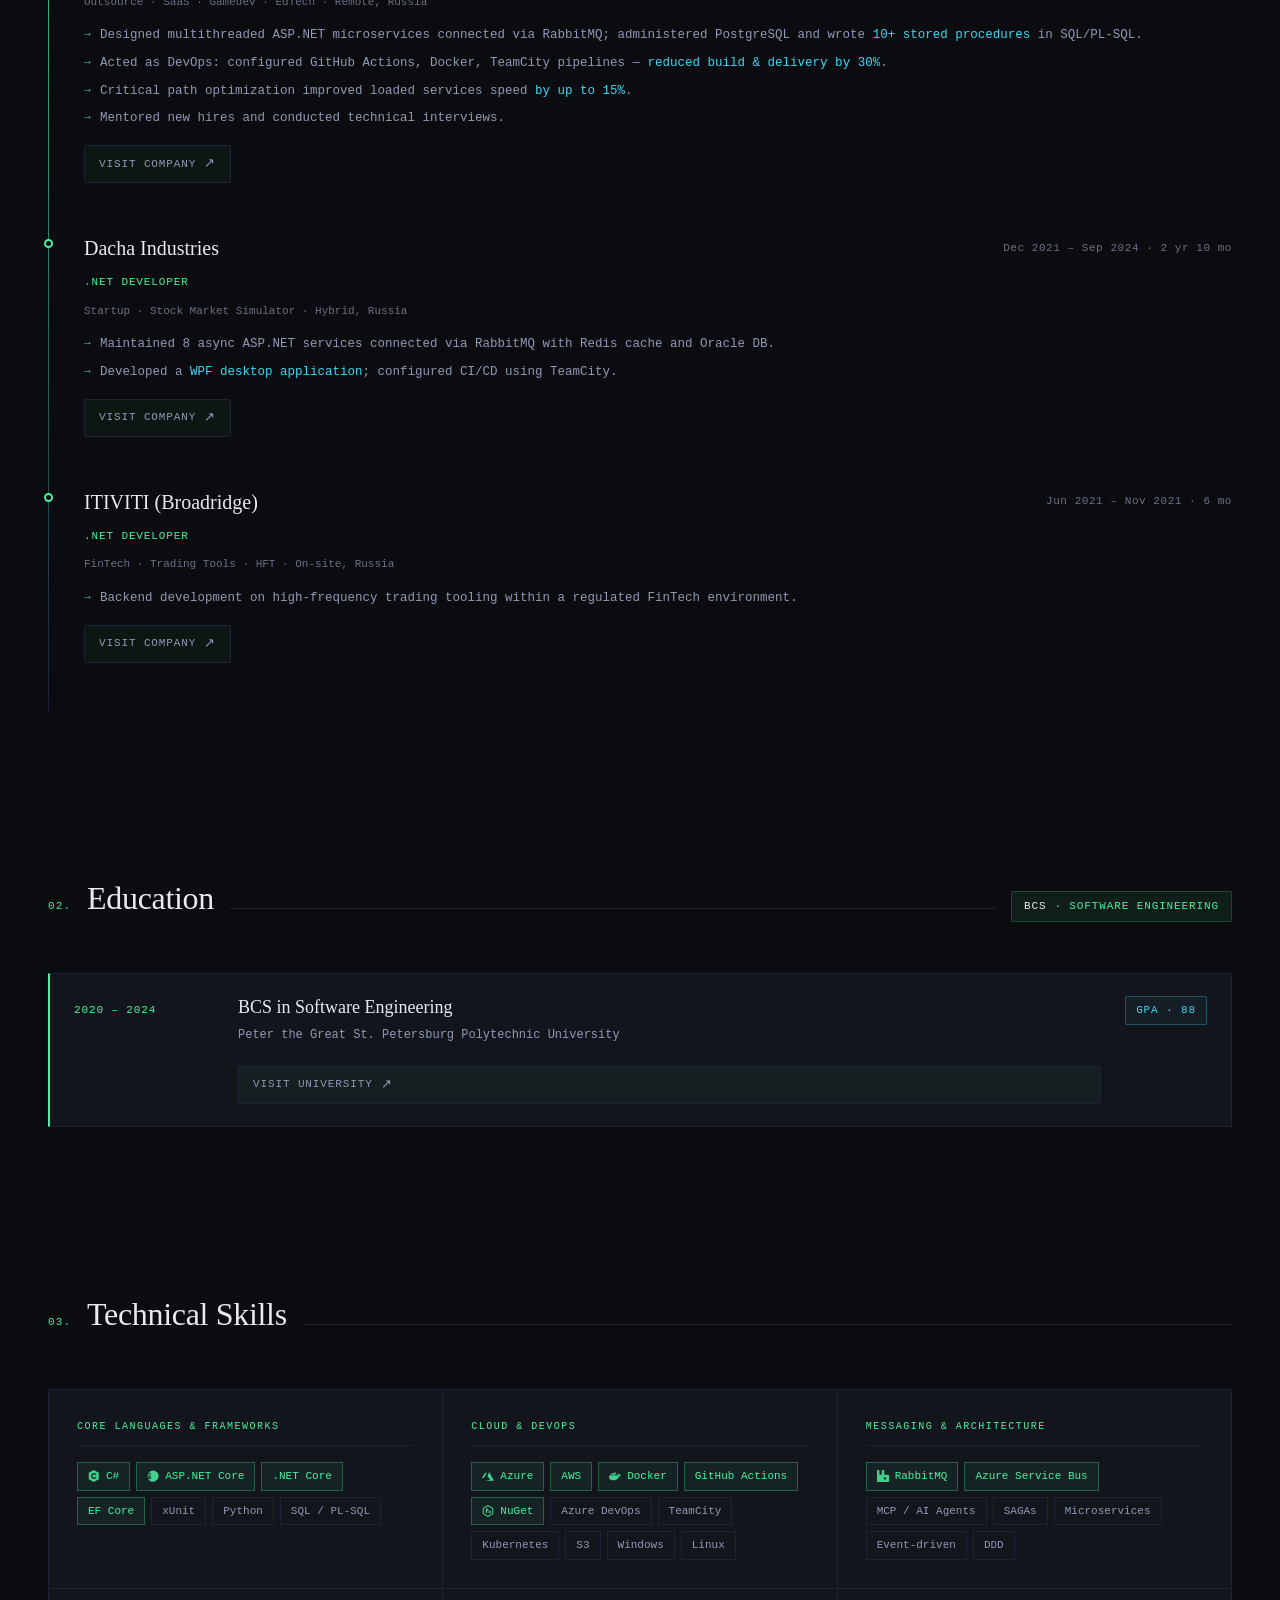
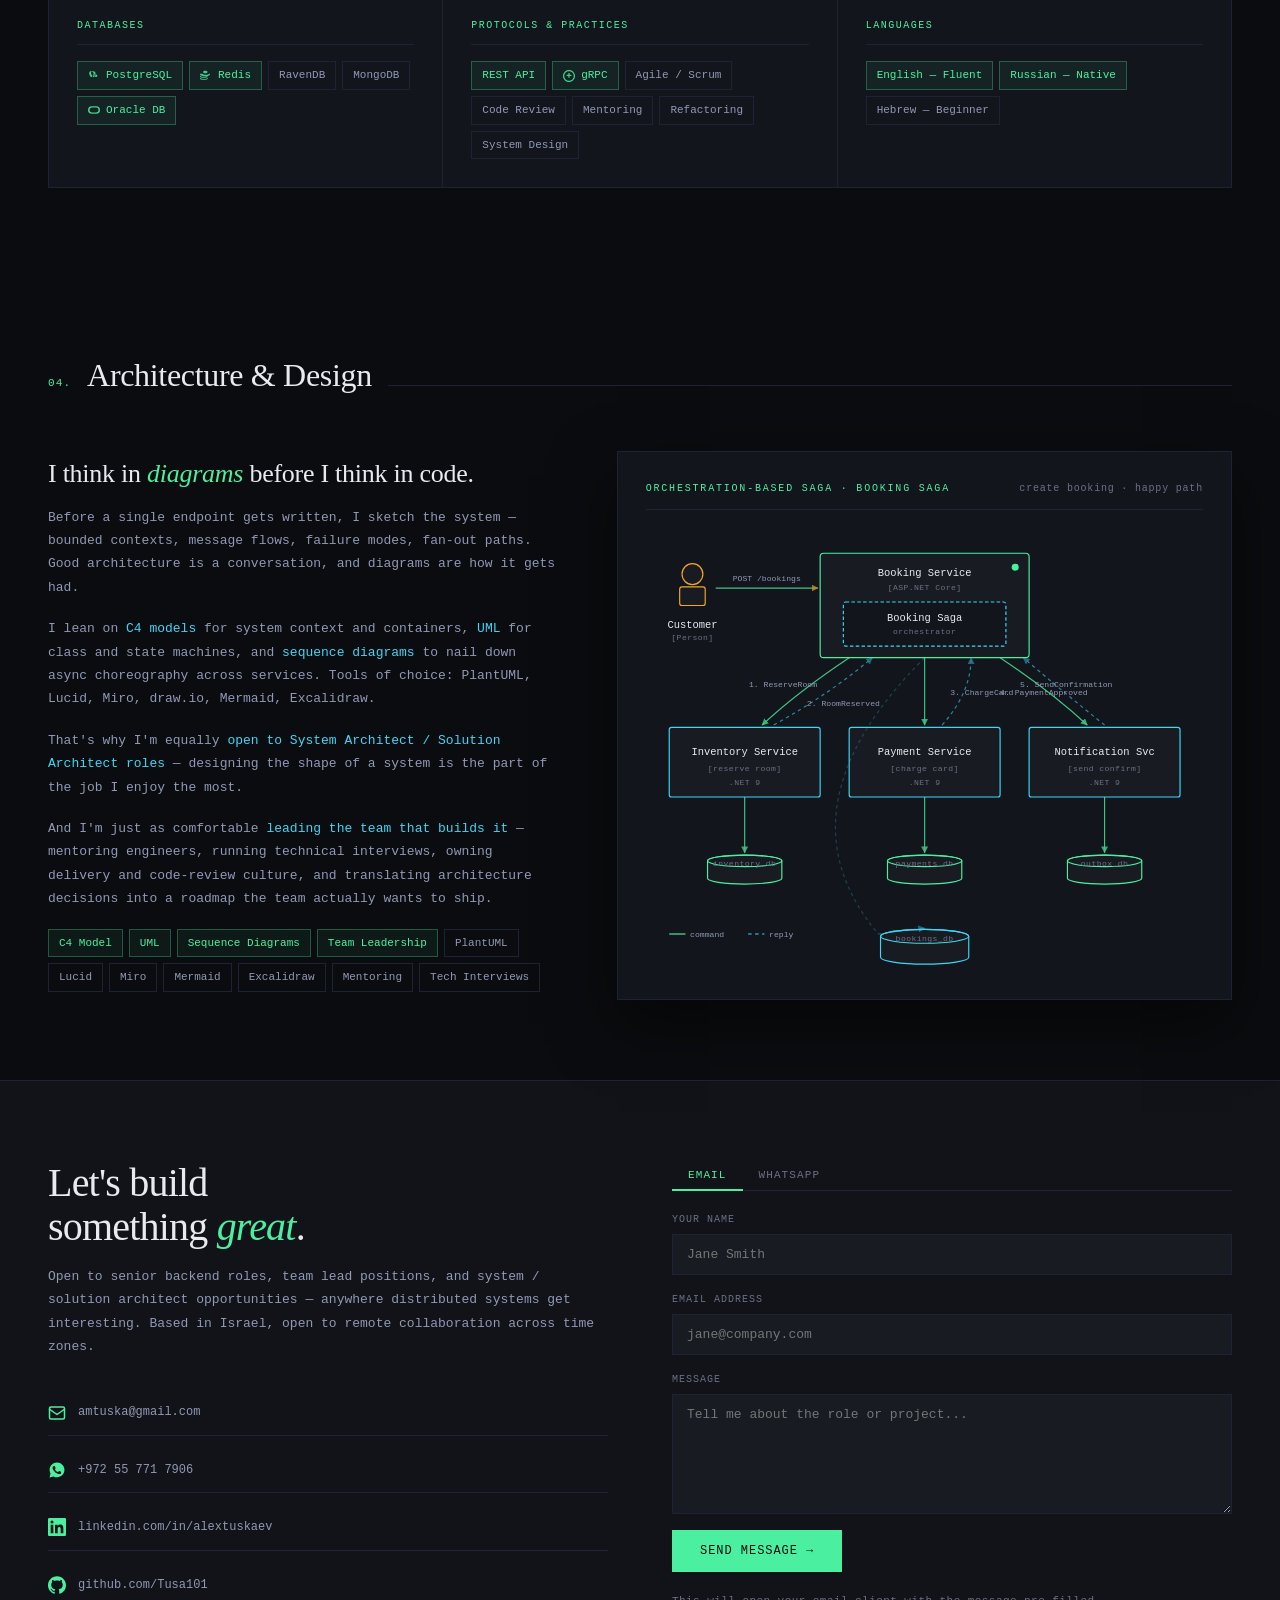
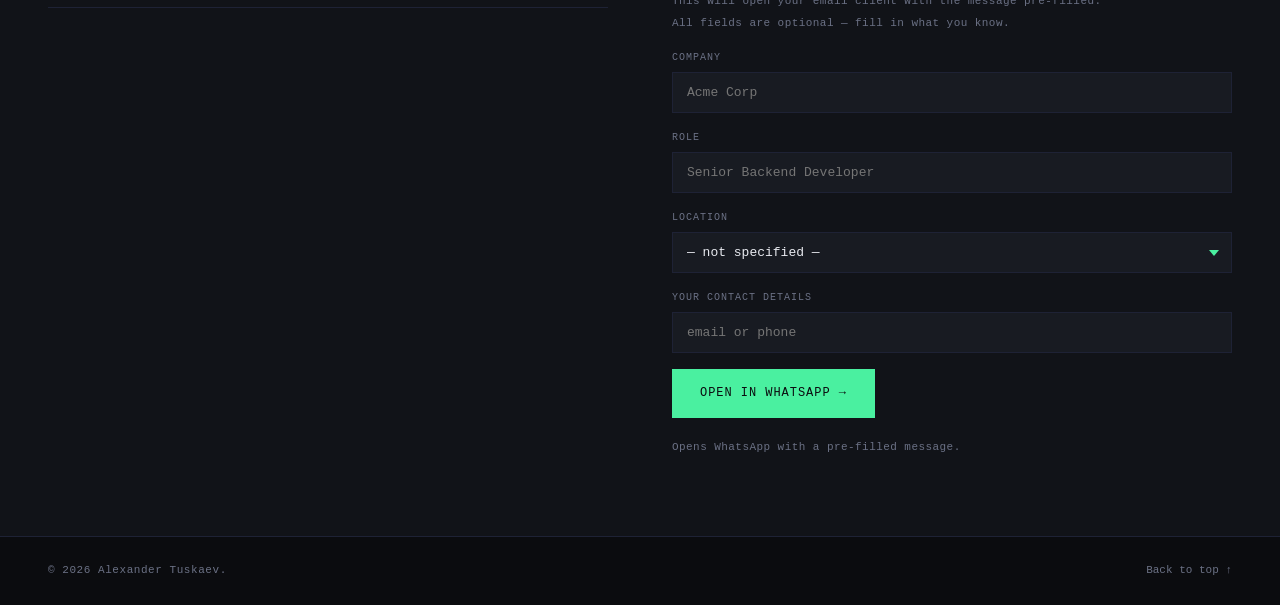
==== commit 0f6a44e5: "Added security things" ====
--- a/index.html
+++ b/index.html
@@ -3,6 +3,8 @@
 <head>
 <meta charset="UTF-8" />
 <meta name="viewport" content="width=device-width, initial-scale=1.0"/>
+<meta http-equiv="Content-Security-Policy" content="default-src 'none'; style-src 'self' https://fonts.googleapis.com; font-src https://fonts.gstatic.com; script-src 'self'; img-src 'self' data:; connect-src 'none'; object-src 'none'; base-uri 'self'; form-action 'self';">
+<meta name="robots" content="index, follow, noarchive">
 <title>Alexander Tuskaev — Senior .NET Developer</title>
 <link rel="preconnect" href="https://fonts.googleapis.com">
 <link href="https://fonts.googleapis.com/css2?family=DM+Mono:ital,wght@0,300;0,400;0,500;1,300&family=Fraunces:ital,opsz,wght@0,9..144,300;0,9..144,400;0,9..144,600;1,9..144,300&display=swap" rel="stylesheet">
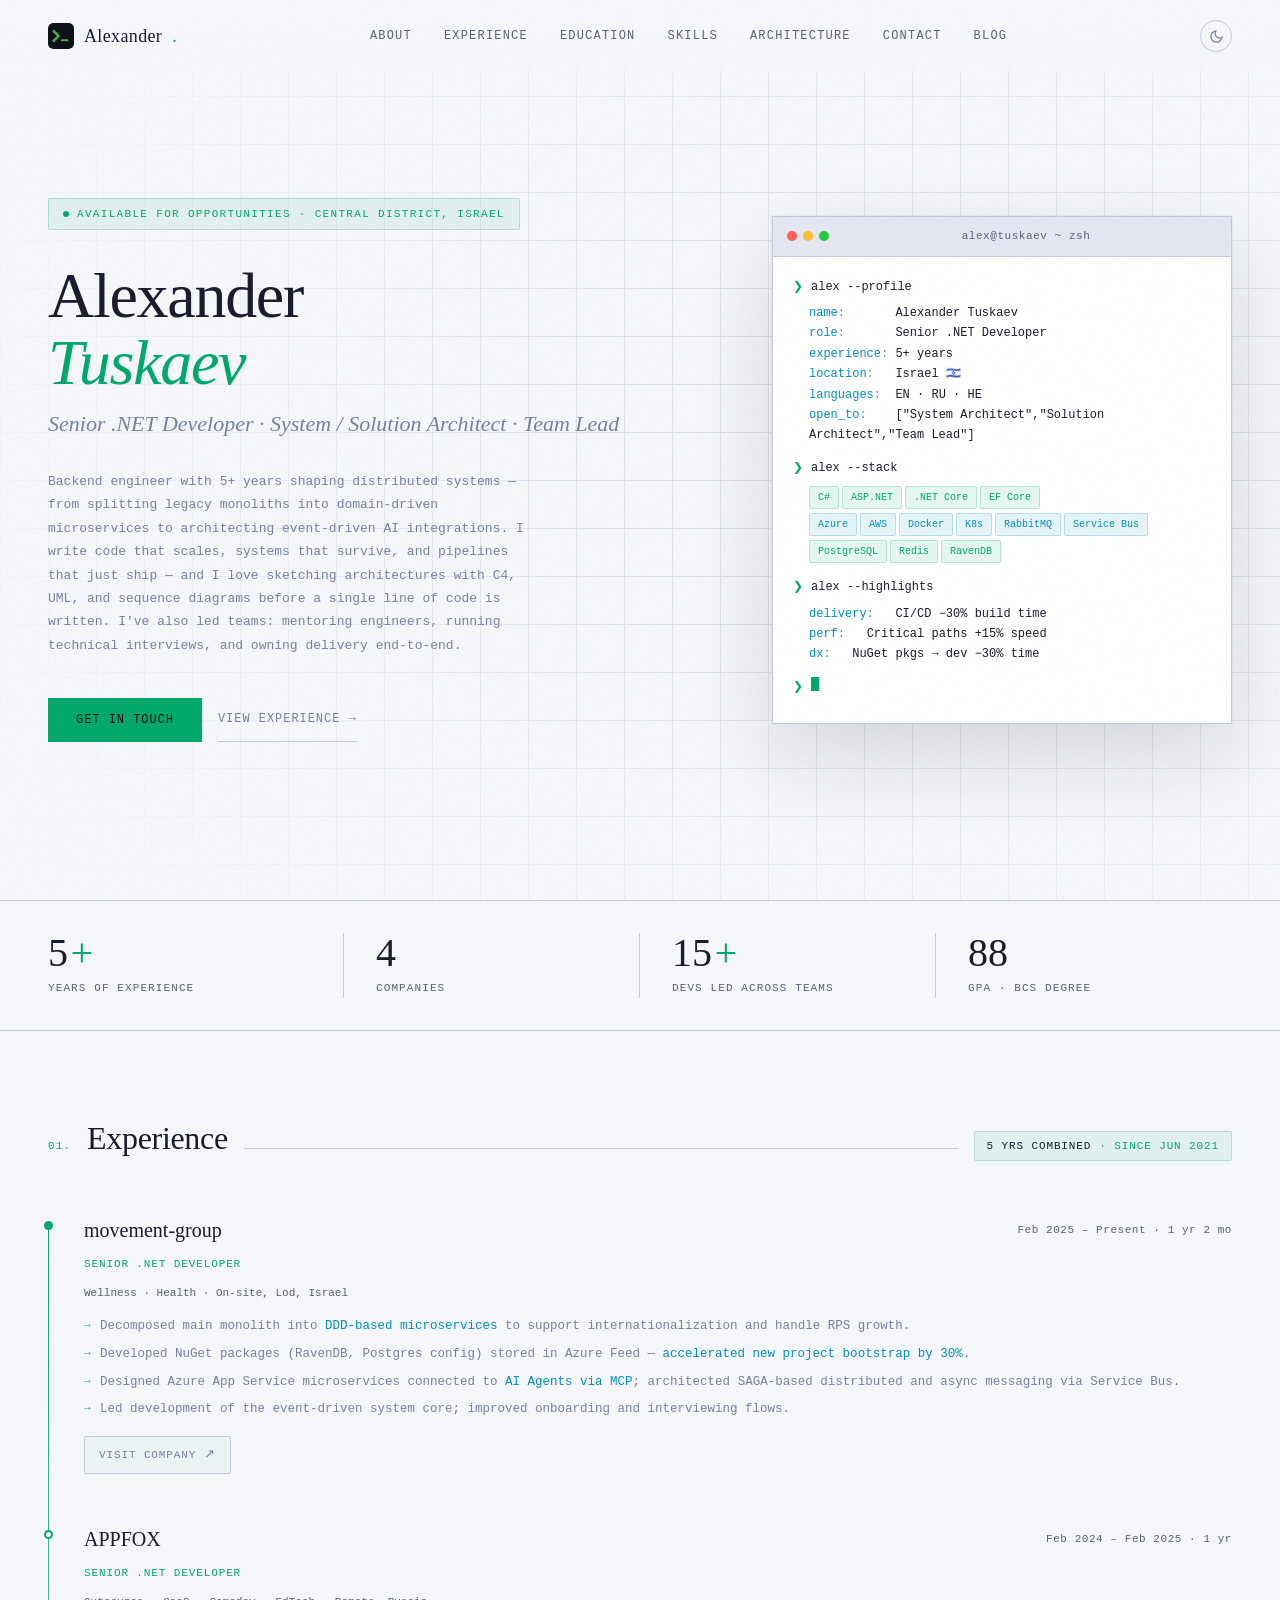
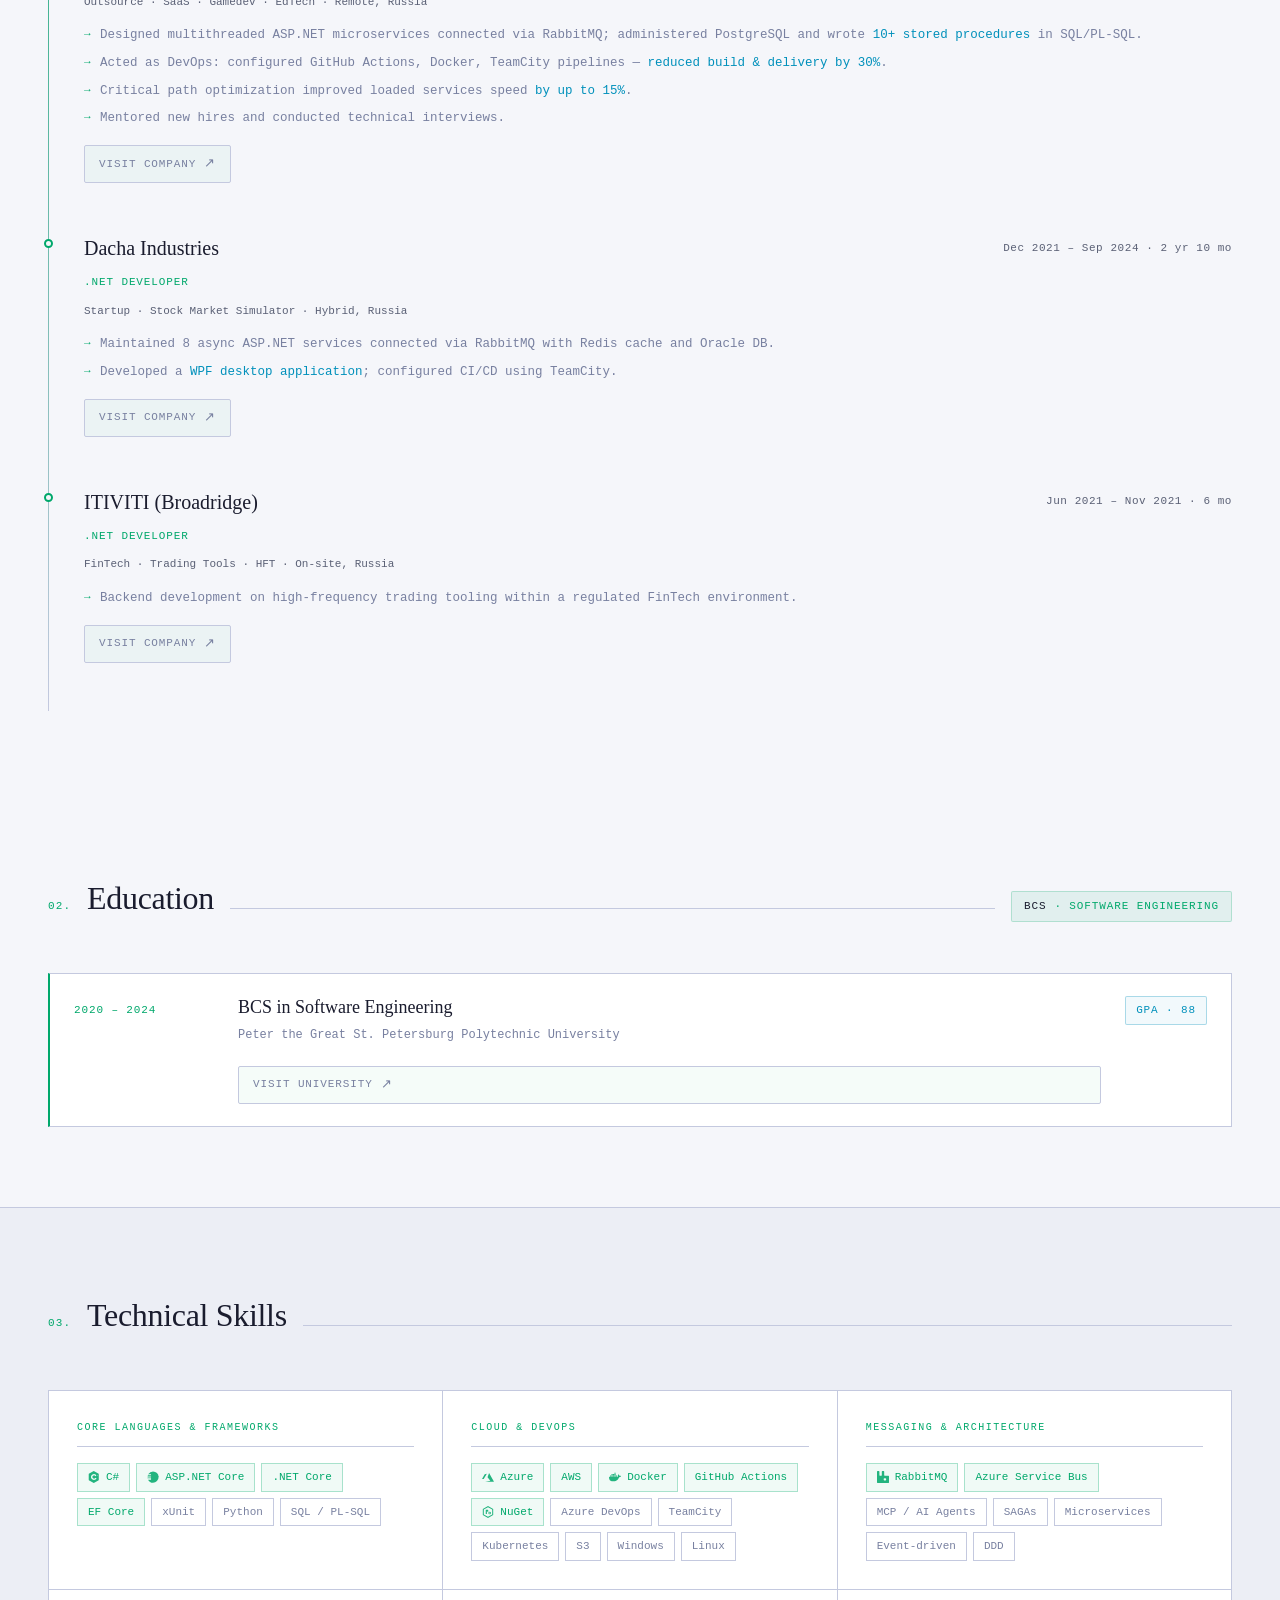
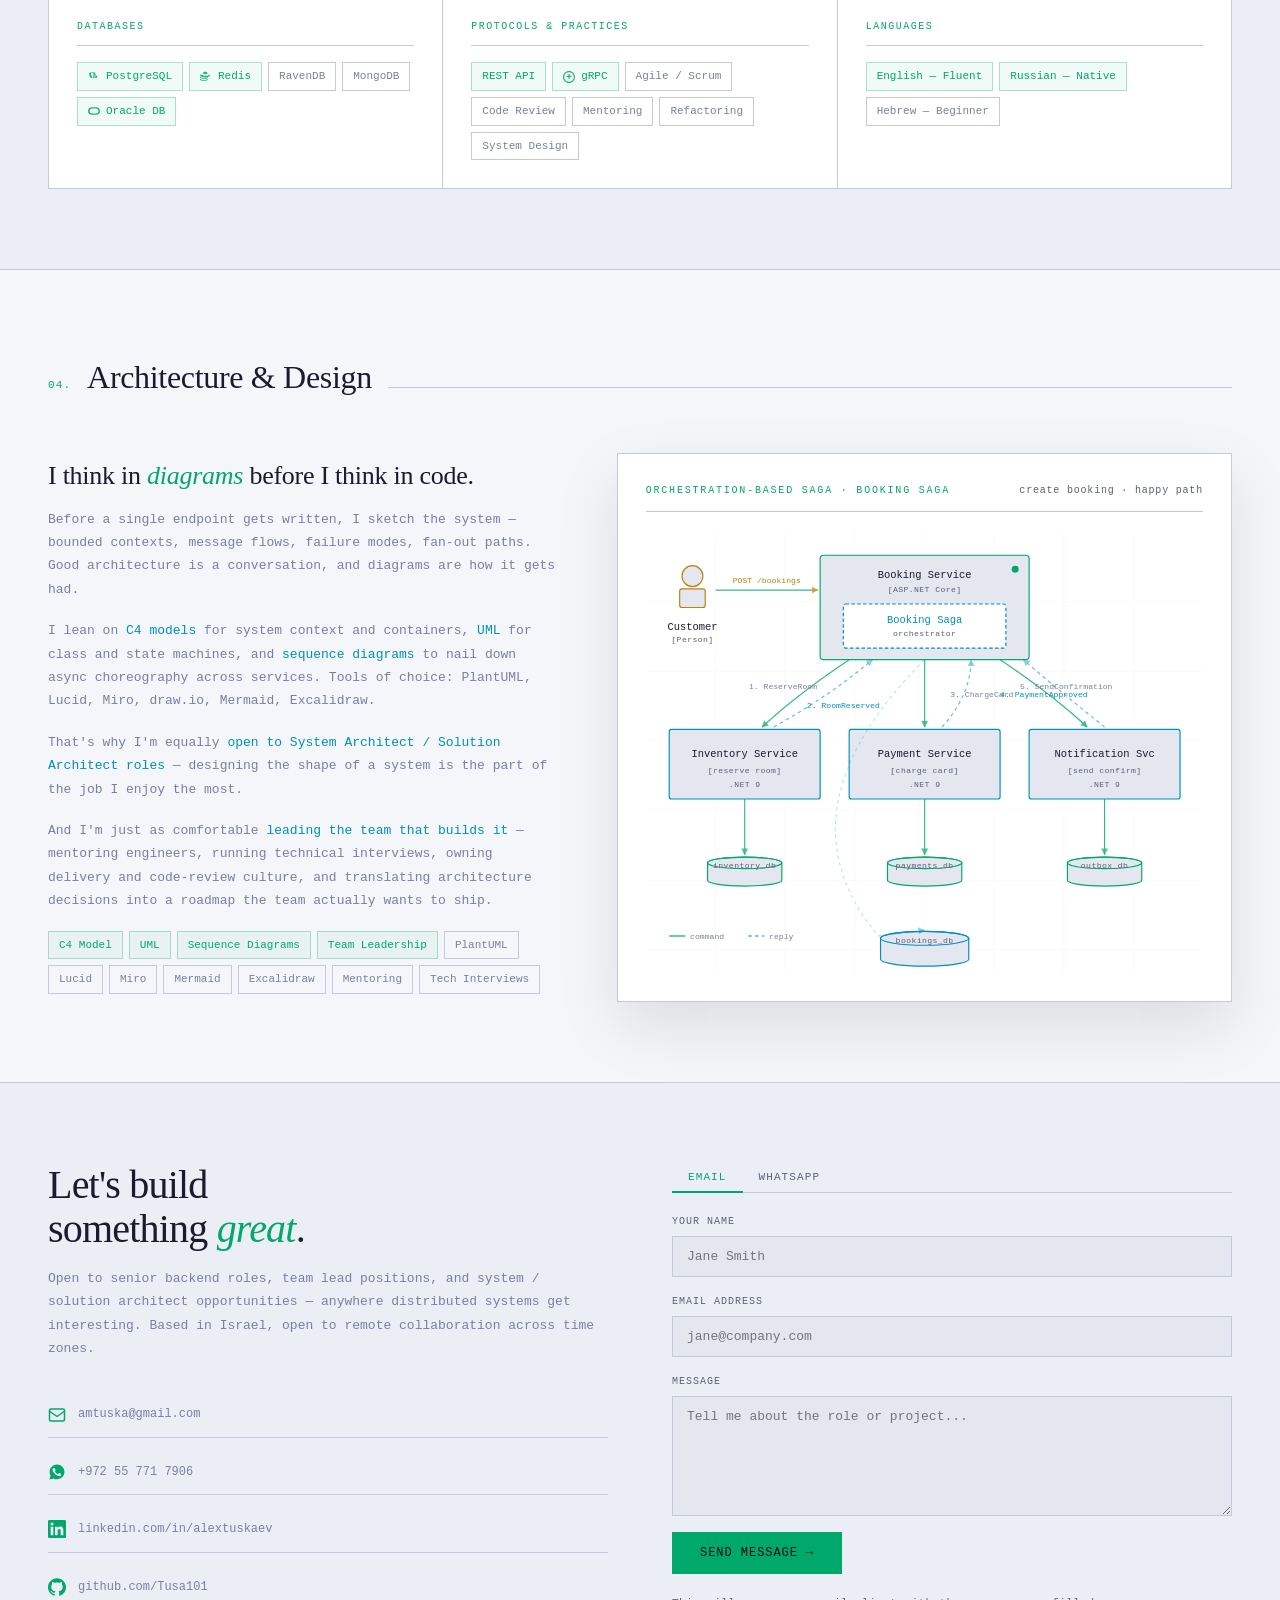
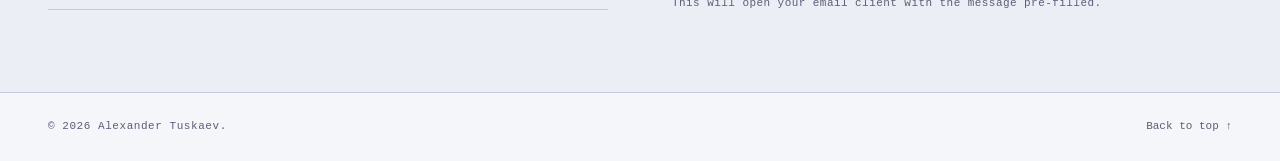
==== commit 55d8a538: "Lots of changes includint routing and light theme" ====
--- a/index.html
+++ b/index.html
@@ -1,14 +1,15 @@
 <!DOCTYPE html>
-<html lang="en">
+<html lang="en" data-theme="dark">
 <head>
 <meta charset="UTF-8" />
 <meta name="viewport" content="width=device-width, initial-scale=1.0"/>
-<meta http-equiv="Content-Security-Policy" content="default-src 'none'; style-src 'self' https://fonts.googleapis.com; font-src https://fonts.gstatic.com; script-src 'self'; img-src 'self' data:; connect-src 'none'; object-src 'none'; base-uri 'self'; form-action 'self';">
+<meta http-equiv="Content-Security-Policy" content="default-src 'none'; style-src 'self' https://fonts.googleapis.com; font-src https://fonts.gstatic.com; script-src 'self'; img-src 'self' data:; connect-src 'none'; object-src 'none'; manifest-src 'self'; base-uri 'self'; form-action 'self';">
 <meta name="robots" content="index, follow, noarchive">
 <title>Alexander Tuskaev — Senior .NET Developer</title>
 <link rel="preconnect" href="https://fonts.googleapis.com">
 <link href="https://fonts.googleapis.com/css2?family=DM+Mono:ital,wght@0,300;0,400;0,500;1,300&family=Fraunces:ital,opsz,wght@0,9..144,300;0,9..144,400;0,9..144,600;1,9..144,300&display=swap" rel="stylesheet">
 <link rel="stylesheet" href="index.css">
+<script src="theme.js"></script>
 <link rel="icon" type="image/png" href="favicons/favicon-96x96.png" sizes="96x96" />
 <link rel="icon" type="image/svg+xml" href="favicons/favicon.svg" />
 <link rel="shortcut icon" href="favicons/favicon.ico" />
@@ -25,6 +26,7 @@
     Alexander<span>.</span>
   </a>
   <ul class="nav-links">
+    <li><a href="#">About</a></li>
     <li><a href="#experience">Experience</a></li>
     <li><a href="#education">Education</a></li>
     <li><a href="#skills">Skills</a></li>
@@ -32,6 +34,7 @@
     <li><a href="#contact">Contact</a></li>
     <li><a href="blog.html">Blog</a></li>
   </ul>
+  <button id="theme-toggle" class="theme-toggle" aria-label="Switch to light theme" title="Switch to light theme"></button>
 </nav>
 
 <!-- HERO -->
@@ -86,7 +89,7 @@
 </section>
 
 <!-- SKILLS -->
-<section id="skills" style="background: var(--bg2); border-top: 1px solid var(--border); border-bottom: 1px solid var(--border); padding-top: 80px; padding-bottom: 80px;">
+<section id="skills">
   <div class="section-header">
     <span class="section-num">03.</span>
     <h2 class="section-title">Technical Skills</h2>
@@ -126,13 +129,13 @@
         </defs>
 
         <!-- Background grid -->
-        <g opacity="0.15">
+        <g class="arch-grid" opacity="0.15">
           <path d="M 0 60 H 480 M 0 120 H 480 M 0 180 H 480 M 0 240 H 480 M 0 300 H 480 M 0 360 H 480" stroke="#1e2235" stroke-width="0.5"/>
           <path d="M 60 0 V 380 M 120 0 V 380 M 180 0 V 380 M 240 0 V 380 M 300 0 V 380 M 360 0 V 380 M 420 0 V 380" stroke="#1e2235" stroke-width="0.5"/>
         </g>
 
         <!-- Client / Customer -->
-        <g>
+        <g class="arch-person">
           <circle cx="40" cy="38" r="9" fill="#181b22" stroke="#f5a623" stroke-width="1"/>
           <rect x="29" y="49" width="22" height="16" rx="2" fill="#181b22" stroke="#f5a623" stroke-width="1"/>
           <text x="40" y="84" class="node-label" text-anchor="middle">Customer</text>
@@ -144,8 +147,8 @@
         <text x="240" y="40" class="node-label" text-anchor="middle">Booking Service</text>
         <text x="240" y="52" class="node-sub" text-anchor="middle">[ASP.NET Core]</text>
         <!-- Inner orchestrator box -->
-        <rect x="170" y="62" width="140" height="38" rx="2" fill="#13151c" stroke="#3dd6f5" stroke-width="1" stroke-dasharray="3 2"/>
-        <text x="240" y="78" class="node-label" text-anchor="middle" style="fill:#3dd6f5">Booking Saga</text>
+        <rect x="170" y="62" width="140" height="38" rx="2" class="arch-inner-box" fill="#13151c" stroke="#3dd6f5" stroke-width="1" stroke-dasharray="3 2"/>
+        <text x="240" y="78" class="node-label node-label--accent2" text-anchor="middle">Booking Saga</text>
         <text x="240" y="90" class="node-sub" text-anchor="middle">orchestrator</text>
         <circle cx="318" cy="32" r="3" class="pulse-dot"/>
 
@@ -168,19 +171,19 @@
         <text x="395" y="220" class="node-sub" text-anchor="middle">.NET 9</text>
 
         <!-- Databases under each participant -->
-        <g>
+        <g class="arch-db">
           <ellipse cx="85" cy="285" rx="32" ry="5" fill="#181b22" stroke="#4af0a0" stroke-width="1"/>
           <path d="M 53 285 V 300 A 32 5 0 0 0 117 300 V 285" fill="#181b22" stroke="#4af0a0" stroke-width="1"/>
           <ellipse cx="85" cy="285" rx="32" ry="5" fill="none" stroke="#4af0a0" stroke-width="1"/>
           <text x="85" y="289" class="node-sub" text-anchor="middle">inventory_db</text>
         </g>
-        <g>
+        <g class="arch-db">
           <ellipse cx="240" cy="285" rx="32" ry="5" fill="#181b22" stroke="#4af0a0" stroke-width="1"/>
           <path d="M 208 285 V 300 A 32 5 0 0 0 272 300 V 285" fill="#181b22" stroke="#4af0a0" stroke-width="1"/>
           <ellipse cx="240" cy="285" rx="32" ry="5" fill="none" stroke="#4af0a0" stroke-width="1"/>
           <text x="240" y="289" class="node-sub" text-anchor="middle">payments_db</text>
         </g>
-        <g>
+        <g class="arch-db">
           <ellipse cx="395" cy="285" rx="32" ry="5" fill="#181b22" stroke="#4af0a0" stroke-width="1"/>
           <path d="M 363 285 V 300 A 32 5 0 0 0 427 300 V 285" fill="#181b22" stroke="#4af0a0" stroke-width="1"/>
           <ellipse cx="395" cy="285" rx="32" ry="5" fill="none" stroke="#4af0a0" stroke-width="1"/>
@@ -188,7 +191,7 @@
         </g>
 
         <!-- Booking DB -->
-        <g>
+        <g class="arch-db arch-db--booking">
           <ellipse cx="240" cy="350" rx="38" ry="6" fill="#181b22" stroke="#3dd6f5" stroke-width="1"/>
           <path d="M 202 350 V 368 A 38 6 0 0 0 278 368 V 350" fill="#181b22" stroke="#3dd6f5" stroke-width="1"/>
           <ellipse cx="240" cy="350" rx="38" ry="6" fill="none" stroke="#3dd6f5" stroke-width="1"/>
@@ -197,7 +200,7 @@
 
         <!-- Customer -> Booking Service: POST /bookings -->
         <path d="M 60 50 L 148 50" class="edge solid" stroke="#f5a623" marker-end="url(#arrow-init)"/>
-        <text x="104" y="44" class="edge-label" text-anchor="middle" style="fill:#f5a623">POST /bookings</text>
+        <text x="104" y="44" class="edge-label edge-label--accent3" text-anchor="middle">POST /bookings</text>
 
         <!-- Orchestrator -> Inventory: ReserveRoom command -->
         <path d="M 175 110 Q 130 140 100 168" class="edge solid" marker-end="url(#arrow-cmd)"/>
@@ -205,7 +208,7 @@
 
         <!-- Inventory -> Orchestrator: RoomReserved reply -->
         <path d="M 110 168 Q 160 140 195 110" class="edge dashed" marker-end="url(#arrow-reply)"/>
-        <text x="170" y="152" class="edge-label" text-anchor="middle" style="fill:#3dd6f5">2. RoomReserved</text>
+        <text x="170" y="152" class="edge-label edge-label--accent2" text-anchor="middle">2. RoomReserved</text>
 
         <!-- Orchestrator -> Payment: ChargeCard command -->
         <path d="M 240 110 L 240 168" class="edge solid" marker-end="url(#arrow-cmd)"/>
@@ -213,7 +216,7 @@
 
         <!-- Payment -> Orchestrator: PaymentApproved reply -->
         <path d="M 255 168 Q 280 140 280 110" class="edge dashed" marker-end="url(#arrow-reply)"/>
-        <text x="305" y="142" class="edge-label" style="fill:#3dd6f5">4. PaymentApproved</text>
+        <text x="305" y="142" class="edge-label edge-label--accent2">4. PaymentApproved</text>
 
         <!-- Orchestrator -> Notification: SendConfirmation command -->
         <path d="M 305 110 Q 350 140 380 168" class="edge solid" marker-end="url(#arrow-cmd)"/>
@@ -232,7 +235,7 @@
         <path d="M 200 348 L 240 343" class="edge dashed" marker-end="url(#arrow-reply)" stroke-opacity="0.6"/>
 
         <!-- Legend -->
-        <g transform="translate(20, 348)">
+        <g class="arch-legend" transform="translate(20, 348)">
           <line x1="0" y1="0" x2="14" y2="0" stroke="#4af0a0" stroke-width="1"/>
           <text x="18" y="3" class="edge-label">command</text>
           <line x1="68" y1="0" x2="82" y2="0" stroke="#3dd6f5" stroke-width="1" stroke-dasharray="3 3"/>
@@ -275,8 +278,8 @@
         <p class="form-hint" id="cf-hint">This will open your email client with the message pre-filled.</p>
       </form>
 
-      <div class="form" id="whatsapp-form" style="display:none">
-        <p class="form-hint" style="margin-bottom:4px">All fields are optional — fill in what you know.</p>
+      <div class="form form--hidden" id="whatsapp-form">
+        <p class="form-hint form-hint--intro">All fields are optional — fill in what you know.</p>
         <div class="form-group">
           <label class="form-label" for="wa-company">Company</label>
           <input type="text" id="wa-company" class="form-input" placeholder="Acme Corp" />
--- a/index.css
+++ b/index.css
@@ -7,18 +7,78 @@
 }
 
 :root {
-    --bg: #0b0c0f;
-    --bg2: #111318;
-    --bg3: #181b22;
-    --line: #1f2330;
-    --accent: #4af0a0;
+    /* ── Dark theme (default) ── */
+    --bg:      #0b0c0f;
+    --bg2:     #111318;
+    --bg3:     #181b22;
+    --line:    #1f2330;
+    --accent:  #4af0a0;
     --accent2: #3dd6f5;
     --accent3: #f5a623;
-    --text: #e8eaf0;
-    --muted: #6b7185;
-    --muted2: #9099b5;
-    --card: #13151c;
-    --border: #1e2235;
+    --text:    #e8eaf0;
+    --muted:   #6b7185;
+    --muted2:  #9099b5;
+    --card:    #13151c;
+    --border:  #1e2235;
+
+    /* ── Derived tokens ── */
+    --nav-bg:       rgba(11, 12, 15, 0.95);
+    --shadow-lg:    rgba(0, 0, 0, 0.60);
+    --shadow-md:    rgba(0, 0, 0, 0.50);
+    --accent-hover: #6affb8;
+
+    /* Accent tints */
+    --accent-a4:    rgba(74, 240, 160, 0.04);
+    --accent-a5:    rgba(74, 240, 160, 0.05);
+    --accent-a6:    rgba(74, 240, 160, 0.06);
+    --accent-a8:    rgba(74, 240, 160, 0.08);
+    --accent-a10:   rgba(74, 240, 160, 0.10);
+    --accent-a20:   rgba(74, 240, 160, 0.20);
+    --accent-a30:   rgba(74, 240, 160, 0.30);
+    --accent2-a5:   rgba(61, 214, 245, 0.05);
+    --accent2-a10:  rgba(61, 214, 245, 0.10);
+    --accent2-a20:  rgba(61, 214, 245, 0.20);
+    --accent2-a30:  rgba(61, 214, 245, 0.30);
+    --accent3-a8:   rgba(245, 166, 35, 0.08);
+    --accent3-a25:  rgba(245, 166, 35, 0.25);
+}
+
+[data-theme="light"] {
+    --bg:      #f5f6fa;
+    --bg2:     #eceef5;
+    --bg3:     #e4e6f0;
+    --line:    #c8cce0;
+    --accent:  #00a86b;
+    --accent2: #0090bb;
+    --accent3: #c47f0a;
+    --text:    #1a1c2e;
+    --muted:   #5a6075;
+    --muted2:  #7880a0;
+    --card:    #ffffff;
+    --border:  #c4c9df;
+
+    --nav-bg:       rgba(245, 246, 250, 0.95);
+    --shadow-lg:    rgba(0, 0, 0, 0.12);
+    --shadow-md:    rgba(0, 0, 0, 0.10);
+    --accent-hover: #00c882;
+
+    --accent-a4:    rgba(0, 168, 107, 0.04);
+    --accent-a5:    rgba(0, 168, 107, 0.05);
+    --accent-a6:    rgba(0, 168, 107, 0.06);
+    --accent-a8:    rgba(0, 168, 107, 0.08);
+    --accent-a10:   rgba(0, 168, 107, 0.10);
+    --accent-a20:   rgba(0, 168, 107, 0.22);
+    --accent-a30:   rgba(0, 168, 107, 0.30);
+    --accent2-a5:   rgba(0, 144, 187, 0.05);
+    --accent2-a10:  rgba(0, 144, 187, 0.10);
+    --accent2-a20:  rgba(0, 144, 187, 0.22);
+    --accent2-a30:  rgba(0, 144, 187, 0.30);
+    --accent3-a8:   rgba(196, 127, 10, 0.08);
+    --accent3-a25:  rgba(196, 127, 10, 0.25);
+}
+
+[data-theme="light"] .form-select {
+    background-image: url("data:image/svg+xml,%3Csvg xmlns='http://www.w3.org/2000/svg' width='10' height='6' viewBox='0 0 10 6'%3E%3Cpath d='M0 0l5 6 5-6z' fill='%2300a86b'/%3E%3C/svg%3E");
 }
 
 html {
@@ -56,7 +116,7 @@
     display: flex;
     justify-content: space-between;
     align-items: center;
-    background: linear-gradient(to bottom, rgba(11, 12, 15, 0.95) 0%, transparent 100%);
+    background: linear-gradient(to bottom, var(--nav-bg) 0%, transparent 100%);
     backdrop-filter: blur(4px);
 }
 
@@ -135,8 +195,8 @@
     display: inline-flex;
     align-items: center;
     gap: 8px;
-    background: rgba(74, 240, 160, 0.08);
-    border: 1px solid rgba(74, 240, 160, 0.2);
+    background: var(--accent-a8);
+    border: 1px solid var(--accent-a20);
     color: var(--accent);
     font-size: 11px;
     letter-spacing: 0.12em;
@@ -222,7 +282,7 @@
 }
 
 .btn-primary:hover {
-    background: #6affb8;
+    background: var(--accent-hover);
     transform: translateY(-1px);
 }
 
@@ -256,7 +316,7 @@
     width: 100%;
     max-width: 460px;
     font-size: 12px;
-    box-shadow: 0 32px 80px rgba(0, 0, 0, 0.6), 0 0 0 1px rgba(74, 240, 160, 0.05);
+    box-shadow: 0 32px 80px var(--shadow-lg), 0 0 0 1px var(--accent-a5);
 }
 
 .terminal-bar {
@@ -329,8 +389,8 @@
 
 .t-tag {
     display: inline-block;
-    background: rgba(74, 240, 160, 0.1);
-    border: 1px solid rgba(74, 240, 160, 0.2);
+    background: var(--accent-a10);
+    border: 1px solid var(--accent-a20);
     color: var(--accent);
     font-size: 10px;
     padding: 2px 8px;
@@ -340,8 +400,8 @@
 
 .t-tag2 {
     display: inline-block;
-    background: rgba(61, 214, 245, 0.1);
-    border: 1px solid rgba(61, 214, 245, 0.2);
+    background: var(--accent2-a10);
+    border: 1px solid var(--accent2-a20);
     color: var(--accent2);
     font-size: 10px;
     padding: 2px 8px;
@@ -448,8 +508,8 @@
     display: inline-flex;
     align-items: center;
     gap: 8px;
-    background: rgba(74, 240, 160, 0.08);
-    border: 1px solid rgba(74, 240, 160, 0.2);
+    background: var(--accent-a8);
+    border: 1px solid var(--accent-a20);
     color: var(--accent);
     font-size: 11px;
     letter-spacing: 0.08em;
@@ -580,7 +640,7 @@
     padding: 7px 14px;
     border: 1px solid var(--border);
     color: var(--muted2);
-    background: rgba(74, 240, 160, 0.04);
+    background: var(--accent-a4);
     font-family: 'DM Mono', monospace;
     font-size: 11px;
     letter-spacing: 0.08em;
@@ -593,7 +653,7 @@
 .exp-link:hover {
     border-color: var(--accent);
     color: var(--accent);
-    background: rgba(74, 240, 160, 0.1);
+    background: var(--accent-a10);
     transform: translateY(-1px);
 }
 
@@ -664,8 +724,8 @@
     letter-spacing: 0.08em;
     text-transform: uppercase;
     padding: 4px 10px;
-    border: 1px solid rgba(61, 214, 245, 0.3);
-    background: rgba(61, 214, 245, 0.05);
+    border: 1px solid var(--accent2-a30);
+    background: var(--accent2-a5);
     border-radius: 2px;
     white-space: nowrap;
 }
@@ -682,6 +742,18 @@
 }
 
 /* ── SKILLS ── */
+#skills {
+    background: var(--bg2);
+    border-top: 1px solid var(--border);
+    border-bottom: 1px solid var(--border);
+}
+
+/* Hidden tab panel (replaces style="display:none" — avoids CSP inline-style violation) */
+.form.form--hidden { display: none; }
+
+/* Intro hint above WhatsApp form fields */
+.form-hint--intro { margin-bottom: 4px; }
+
 .skills-grid {
     display: grid;
     grid-template-columns: repeat(3, 1fr);
@@ -723,13 +795,13 @@
 .skill-tag:hover {
     border-color: var(--accent);
     color: var(--accent);
-    background: rgba(74, 240, 160, 0.05);
+    background: var(--accent-a5);
 }
 
 .skill-tag.primary {
-    border-color: rgba(74, 240, 160, 0.3);
-    color: var(--accent);
-    background: rgba(74, 240, 160, 0.06);
+    border-color: var(--accent-a30);
+    color: var(--accent);
+    background: var(--accent-a6);
 }
 
 .skill-tag {
@@ -797,7 +869,7 @@
     border: 1px solid var(--border);
     padding: 28px;
     position: relative;
-    box-shadow: 0 24px 60px rgba(0, 0, 0, 0.5);
+    box-shadow: 0 24px 60px var(--shadow-md);
 }
 
 .arch-diagram-header {
@@ -1017,7 +1089,7 @@
 }
 
 .form-submit:hover {
-    background: #6affb8;
+    background: var(--accent-hover);
     transform: translateY(-1px);
 }
 
@@ -1189,6 +1261,65 @@
     animation: fadeUp 0.8s 0.3s ease both;
 }
 
+/* ── THEME TOGGLE ── */
+.theme-toggle {
+    background: none;
+    border: 1px solid var(--border);
+    color: var(--muted2);
+    cursor: pointer;
+    width: 32px;
+    height: 32px;
+    min-width: 32px;
+    border-radius: 50%;
+    display: flex;
+    align-items: center;
+    justify-content: center;
+    transition: border-color 0.2s, color 0.2s, background 0.2s;
+    padding: 0;
+    flex-shrink: 0;
+}
+
+.theme-toggle:hover {
+    border-color: var(--accent);
+    color: var(--accent);
+    background: var(--accent-a6);
+}
+
+/* ── SVG ARCHITECTURE DIAGRAM — THEME ADAPTATION ── */
+/* Arrow marker fills (CSS overrides SVG presentation attributes) */
+#arrow-cmd path  { fill: var(--accent); }
+#arrow-reply path { fill: var(--accent2); }
+#arrow-init path  { fill: var(--accent3); }
+
+/* Background grid */
+.arch-svg .arch-grid path { stroke: var(--border); }
+
+/* Customer person figure */
+.arch-svg .arch-person circle,
+.arch-svg .arch-person rect { fill: var(--bg3); stroke: var(--accent3); }
+
+/* Inner orchestrator dashed box */
+.arch-svg .arch-inner-box { fill: var(--card); stroke: var(--accent2); }
+
+/* Database cylinders — participant DBs */
+.arch-svg .arch-db ellipse              { fill: var(--bg3); stroke: var(--accent); }
+.arch-svg .arch-db ellipse[fill="none"] { fill: none; }
+.arch-svg .arch-db path                 { fill: var(--bg3); stroke: var(--accent); }
+
+/* Booking DB (accent2-colored) */
+.arch-svg .arch-db--booking ellipse              { stroke: var(--accent2); }
+.arch-svg .arch-db--booking ellipse[fill="none"] { fill: none; }
+.arch-svg .arch-db--booking path                 { stroke: var(--accent2); }
+
+/* Legend lines */
+.arch-svg .arch-legend line:first-of-type { stroke: var(--accent); }
+.arch-svg .arch-legend line:last-of-type  { stroke: var(--accent2); }
+
+/* Accent-coloured text labels in SVG */
+.arch-svg .node-label--accent2  { fill: var(--accent2); }
+.arch-svg .edge-label--accent2  { fill: var(--accent2); }
+.arch-svg .edge-label--accent3  { fill: var(--accent3); }
+
 /* Scrollbar */
 ::-webkit-scrollbar {
     width: 4px;
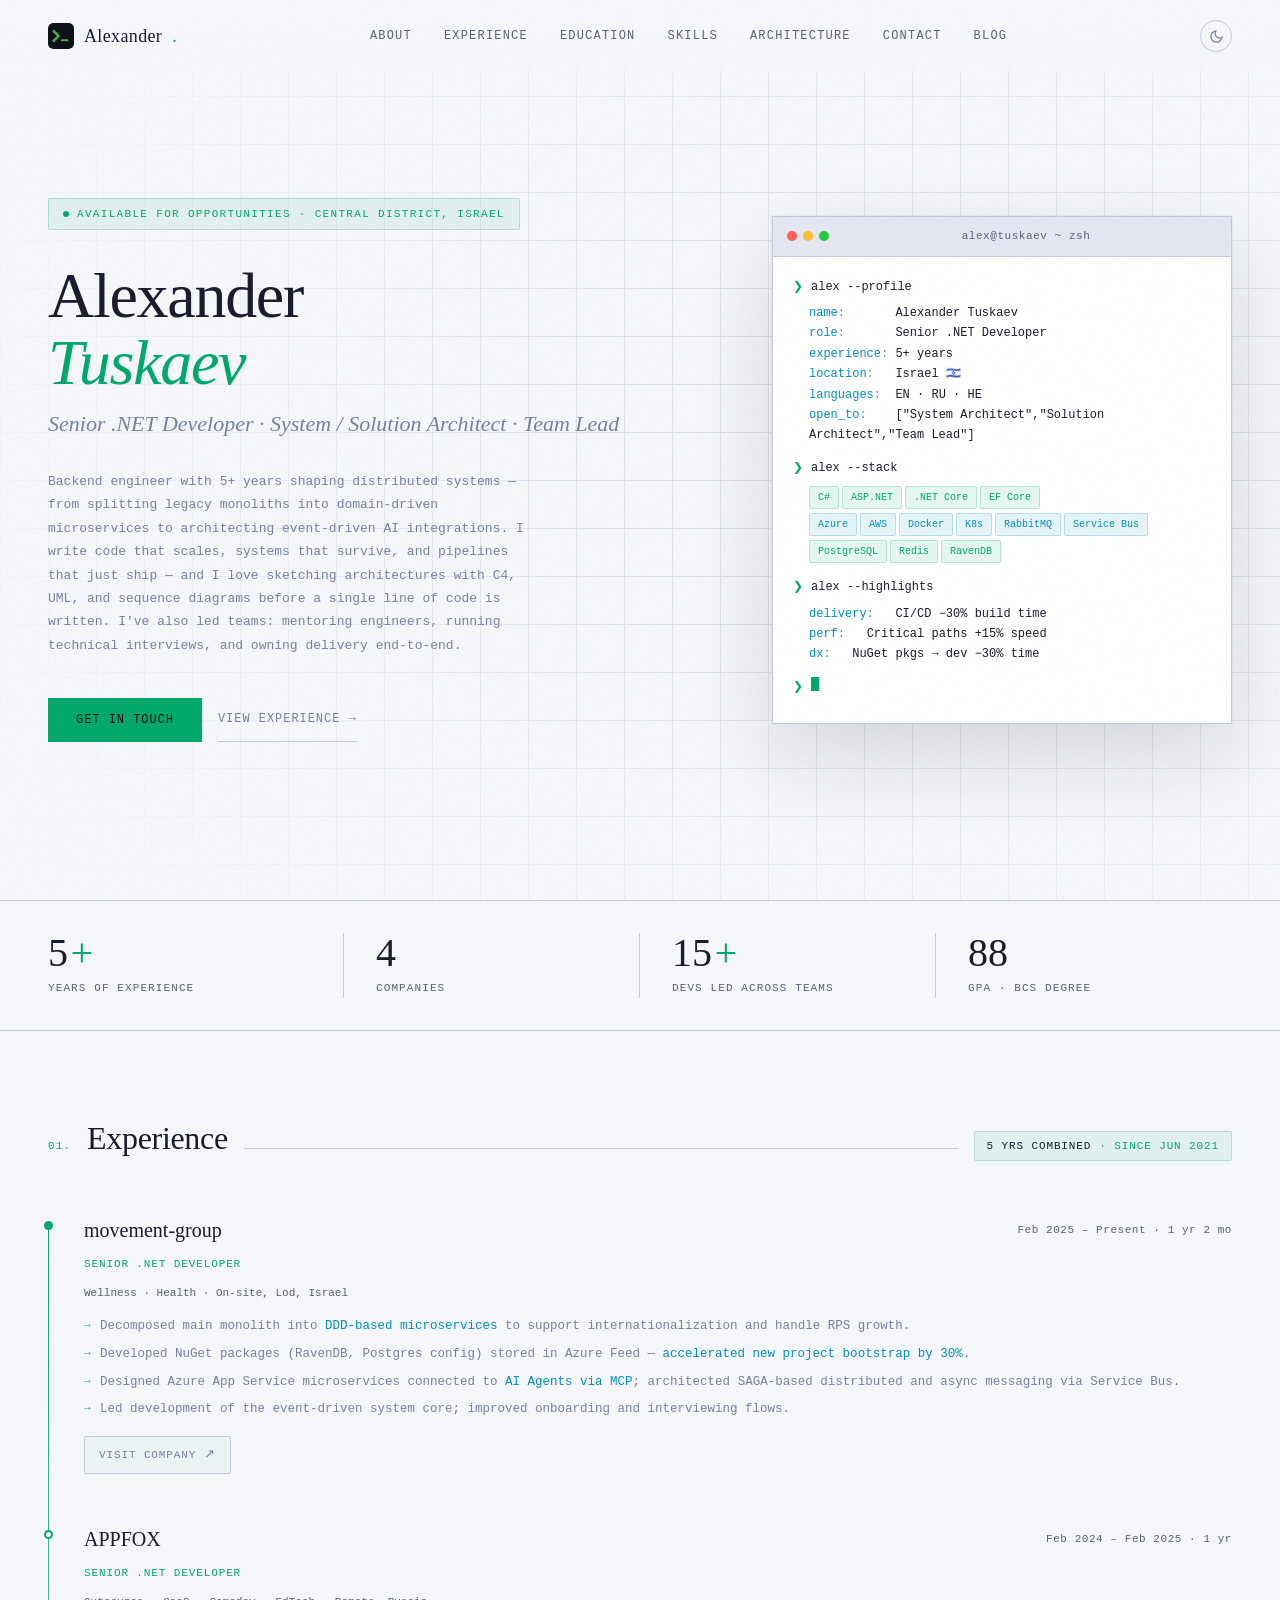
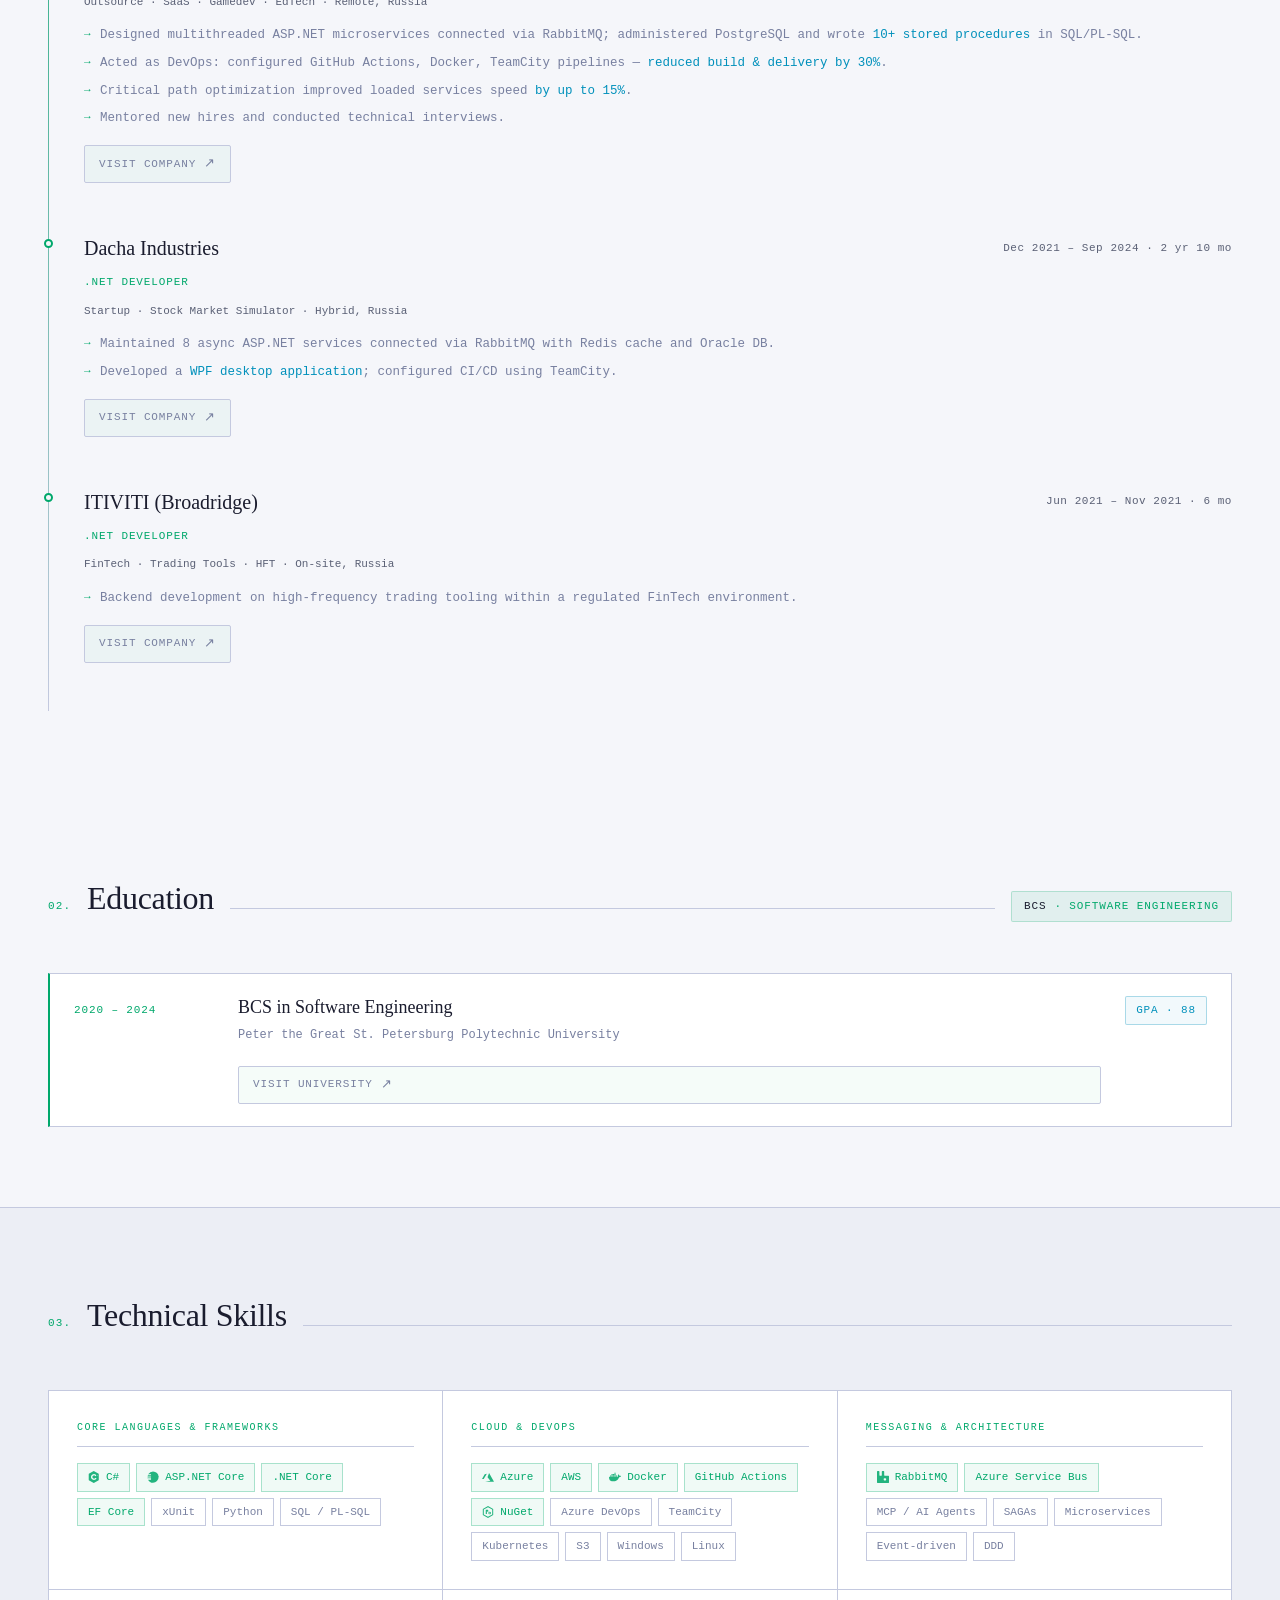
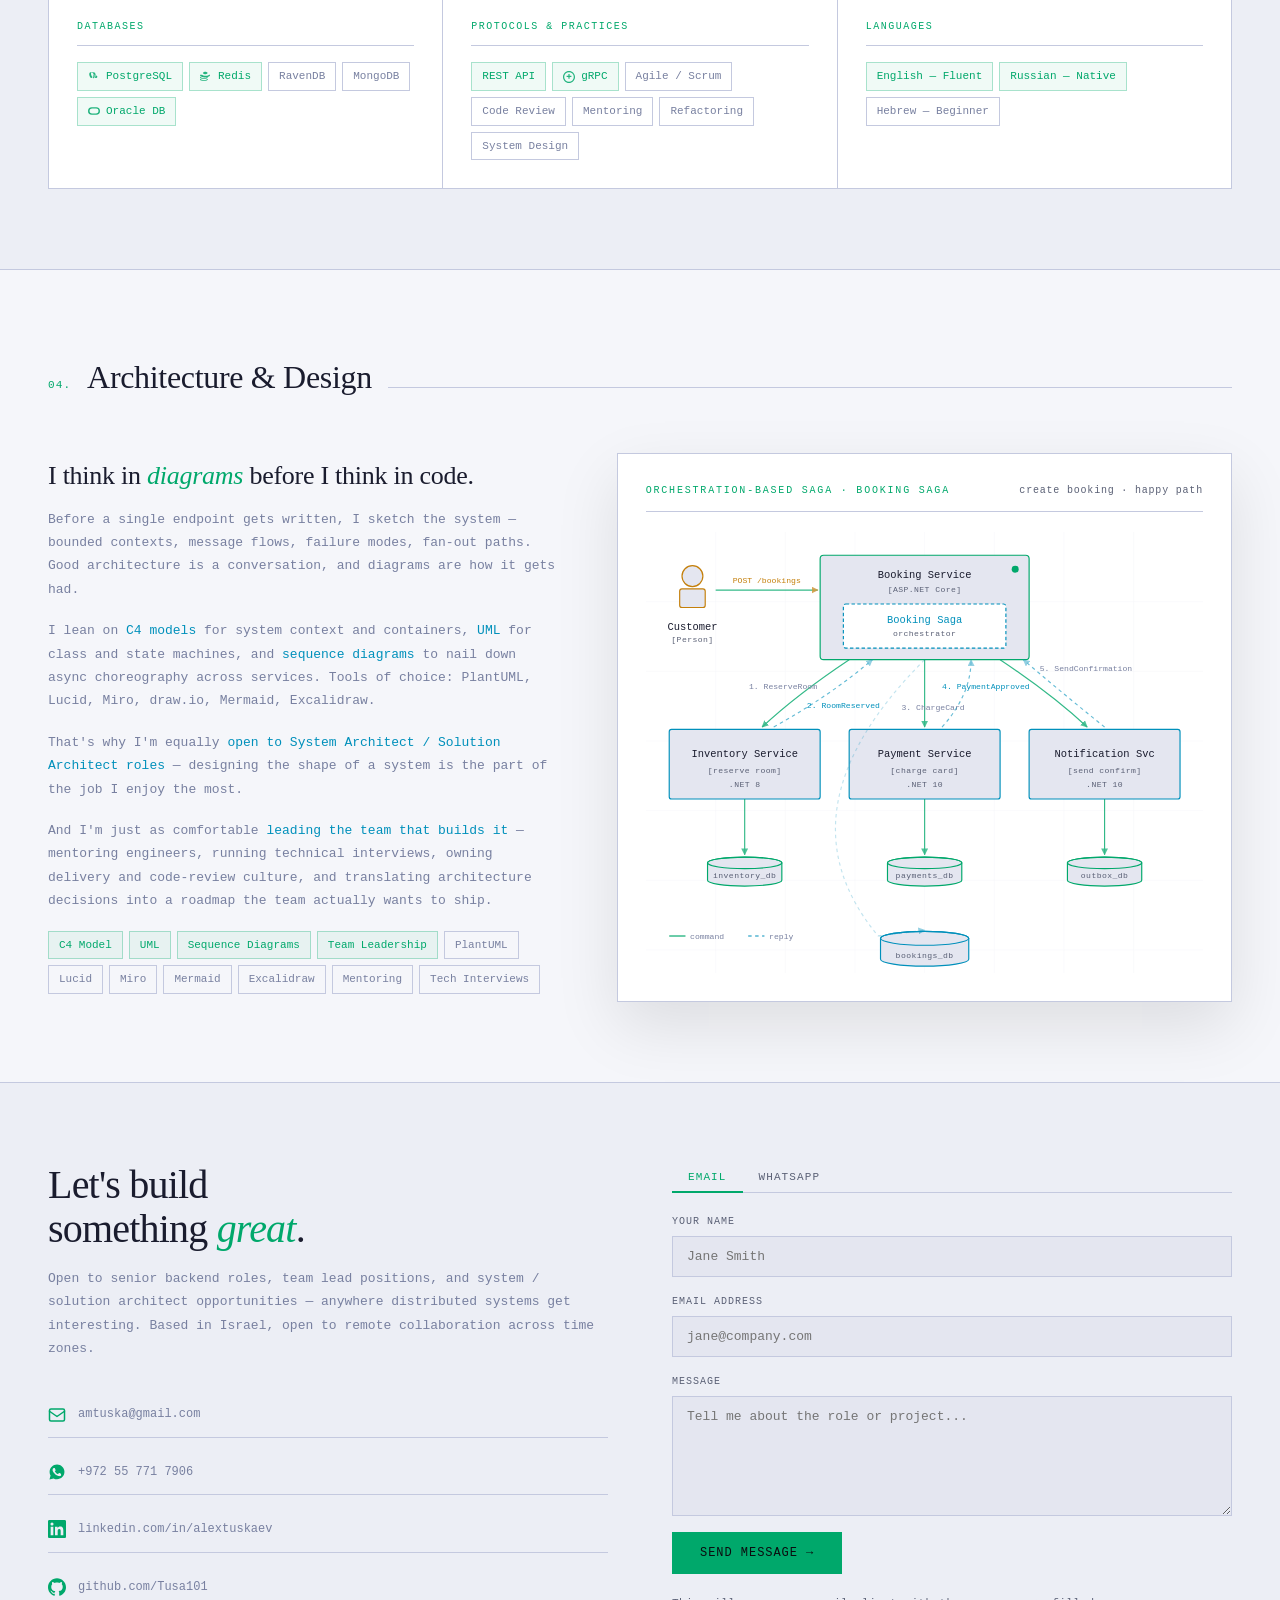
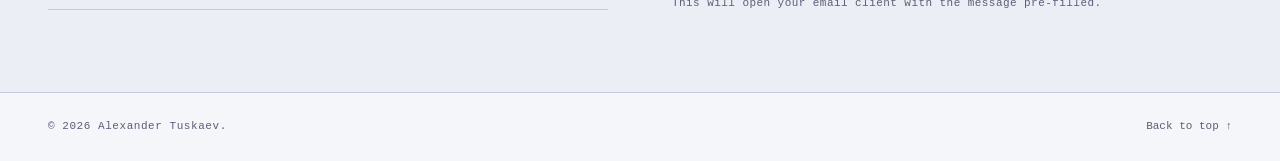
==== commit a412a61b: "Changed diagram a bit" ====
--- a/index.html
+++ b/index.html
@@ -156,38 +156,38 @@
         <rect x="20" y="170" width="130" height="60" rx="2" class="node-box secondary"/>
         <text x="85" y="194" class="node-label" text-anchor="middle">Inventory Service</text>
         <text x="85" y="208" class="node-sub" text-anchor="middle">[reserve room]</text>
-        <text x="85" y="220" class="node-sub" text-anchor="middle">.NET 9</text>
+        <text x="85" y="220" class="node-sub" text-anchor="middle">.NET 8</text>
 
         <!-- Participant: Payment Service -->
         <rect x="175" y="170" width="130" height="60" rx="2" class="node-box secondary"/>
         <text x="240" y="194" class="node-label" text-anchor="middle">Payment Service</text>
         <text x="240" y="208" class="node-sub" text-anchor="middle">[charge card]</text>
-        <text x="240" y="220" class="node-sub" text-anchor="middle">.NET 9</text>
+        <text x="240" y="220" class="node-sub" text-anchor="middle">.NET 10</text>
 
         <!-- Participant: Notification Service -->
         <rect x="330" y="170" width="130" height="60" rx="2" class="node-box secondary"/>
         <text x="395" y="194" class="node-label" text-anchor="middle">Notification Svc</text>
         <text x="395" y="208" class="node-sub" text-anchor="middle">[send confirm]</text>
-        <text x="395" y="220" class="node-sub" text-anchor="middle">.NET 9</text>
+        <text x="395" y="220" class="node-sub" text-anchor="middle">.NET 10</text>
 
         <!-- Databases under each participant -->
         <g class="arch-db">
           <ellipse cx="85" cy="285" rx="32" ry="5" fill="#181b22" stroke="#4af0a0" stroke-width="1"/>
           <path d="M 53 285 V 300 A 32 5 0 0 0 117 300 V 285" fill="#181b22" stroke="#4af0a0" stroke-width="1"/>
           <ellipse cx="85" cy="285" rx="32" ry="5" fill="none" stroke="#4af0a0" stroke-width="1"/>
-          <text x="85" y="289" class="node-sub" text-anchor="middle">inventory_db</text>
+          <text x="85" y="296" class="node-sub" text-anchor="middle" dominant-baseline="middle">inventory_db</text>
         </g>
         <g class="arch-db">
           <ellipse cx="240" cy="285" rx="32" ry="5" fill="#181b22" stroke="#4af0a0" stroke-width="1"/>
           <path d="M 208 285 V 300 A 32 5 0 0 0 272 300 V 285" fill="#181b22" stroke="#4af0a0" stroke-width="1"/>
           <ellipse cx="240" cy="285" rx="32" ry="5" fill="none" stroke="#4af0a0" stroke-width="1"/>
-          <text x="240" y="289" class="node-sub" text-anchor="middle">payments_db</text>
+          <text x="240" y="296" class="node-sub" text-anchor="middle" dominant-baseline="middle">payments_db</text>
         </g>
         <g class="arch-db">
           <ellipse cx="395" cy="285" rx="32" ry="5" fill="#181b22" stroke="#4af0a0" stroke-width="1"/>
           <path d="M 363 285 V 300 A 32 5 0 0 0 427 300 V 285" fill="#181b22" stroke="#4af0a0" stroke-width="1"/>
           <ellipse cx="395" cy="285" rx="32" ry="5" fill="none" stroke="#4af0a0" stroke-width="1"/>
-          <text x="395" y="289" class="node-sub" text-anchor="middle">outbox_db</text>
+          <text x="395" y="296" class="node-sub" text-anchor="middle" dominant-baseline="middle">outbox_db</text>
         </g>
 
         <!-- Booking DB -->
@@ -195,7 +195,7 @@
           <ellipse cx="240" cy="350" rx="38" ry="6" fill="#181b22" stroke="#3dd6f5" stroke-width="1"/>
           <path d="M 202 350 V 368 A 38 6 0 0 0 278 368 V 350" fill="#181b22" stroke="#3dd6f5" stroke-width="1"/>
           <ellipse cx="240" cy="350" rx="38" ry="6" fill="none" stroke="#3dd6f5" stroke-width="1"/>
-          <text x="240" y="354" class="node-sub" text-anchor="middle">bookings_db</text>
+          <text x="240" y="365" class="node-sub" text-anchor="middle" dominant-baseline="middle">bookings_db</text>
         </g>
 
         <!-- Customer -> Booking Service: POST /bookings -->
@@ -212,15 +212,15 @@
 
         <!-- Orchestrator -> Payment: ChargeCard command -->
         <path d="M 240 110 L 240 168" class="edge solid" marker-end="url(#arrow-cmd)"/>
-        <text x="262" y="142" class="edge-label">3. ChargeCard</text>
+        <text x="220" y="153" class="edge-label">3. ChargeCard</text>
 
         <!-- Payment -> Orchestrator: PaymentApproved reply -->
         <path d="M 255 168 Q 280 140 280 110" class="edge dashed" marker-end="url(#arrow-reply)"/>
-        <text x="305" y="142" class="edge-label edge-label--accent2">4. PaymentApproved</text>
+        <text x="255" y="135" class="edge-label edge-label--accent2">4. PaymentApproved</text>
 
         <!-- Orchestrator -> Notification: SendConfirmation command -->
         <path d="M 305 110 Q 350 140 380 168" class="edge solid" marker-end="url(#arrow-cmd)"/>
-        <text x="362" y="135" class="edge-label" text-anchor="middle">5. SendConfirmation</text>
+        <text x="379" y="120" class="edge-label" text-anchor="middle">5. SendConfirmation</text>
 
         <!-- Notification -> Orchestrator: ConfirmationSent reply -->
         <path d="M 395 168 Q 360 140 325 110" class="edge dashed" marker-end="url(#arrow-reply)"/>
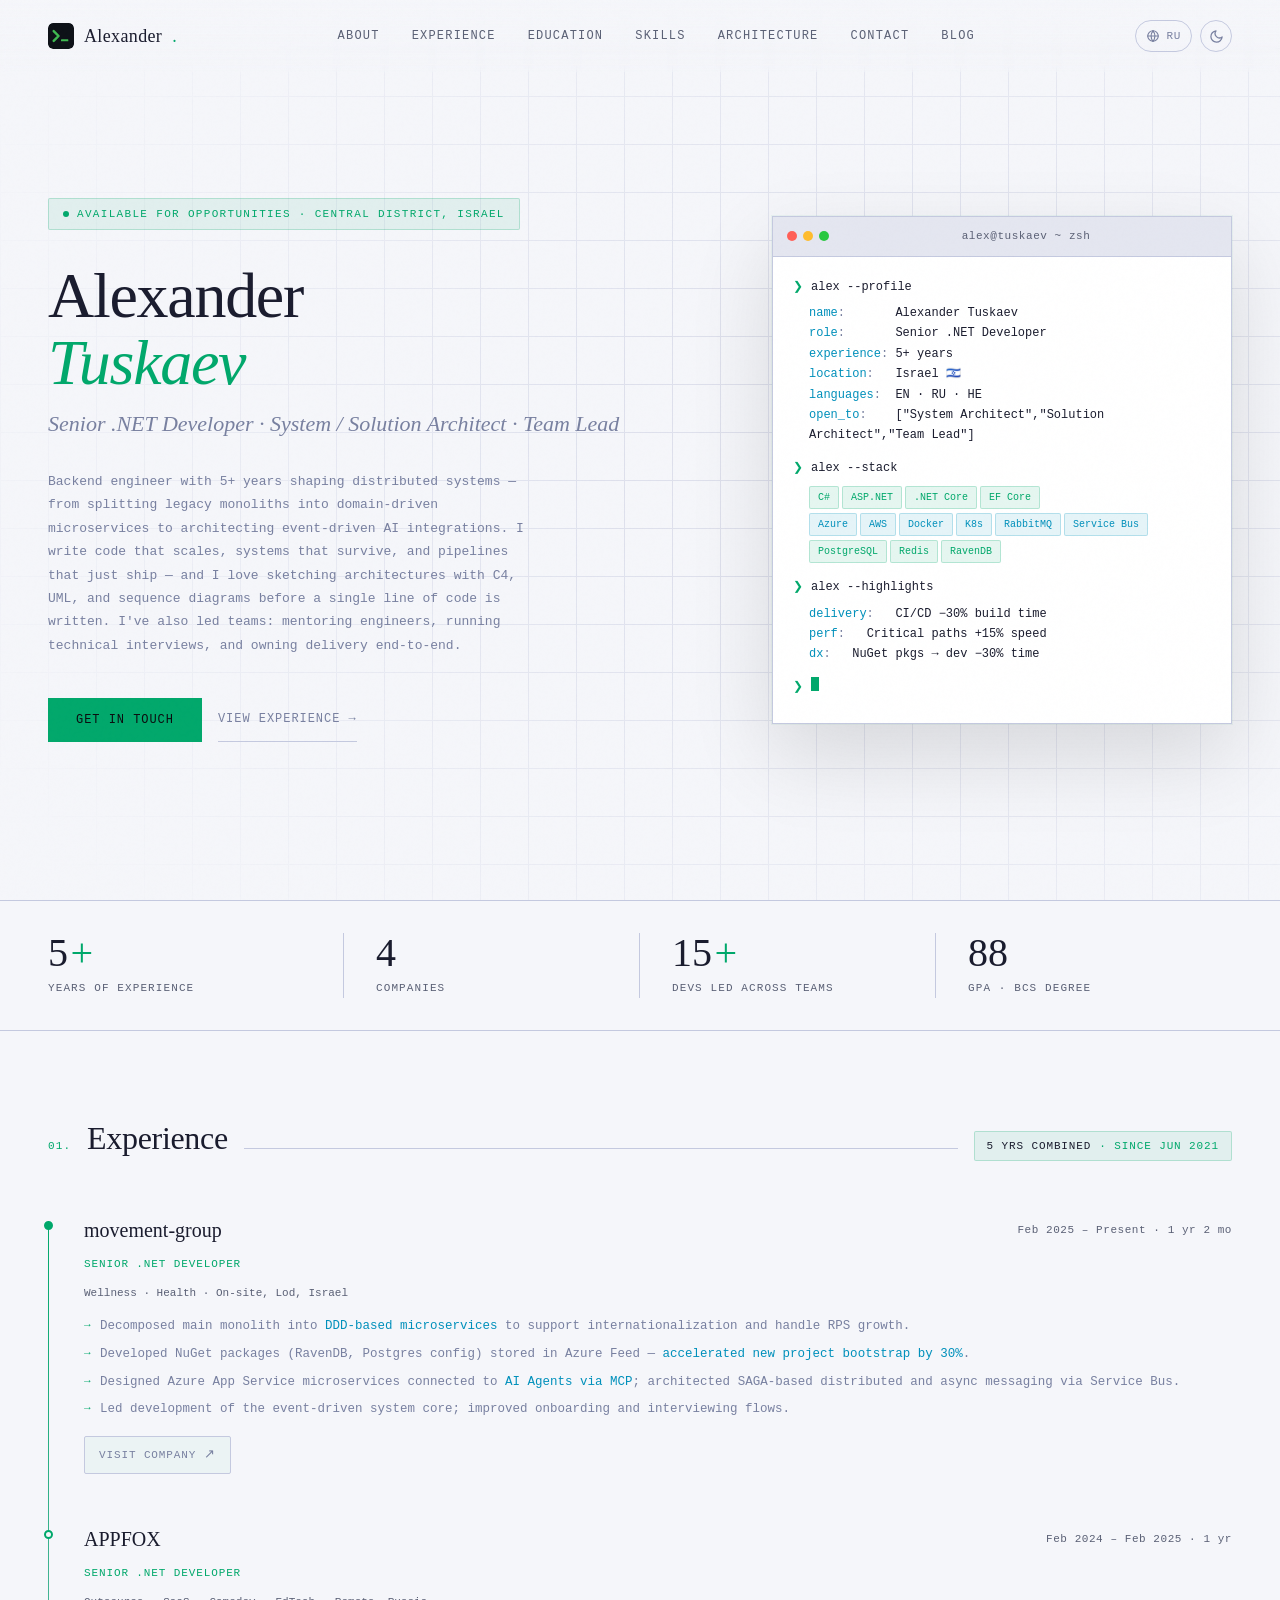
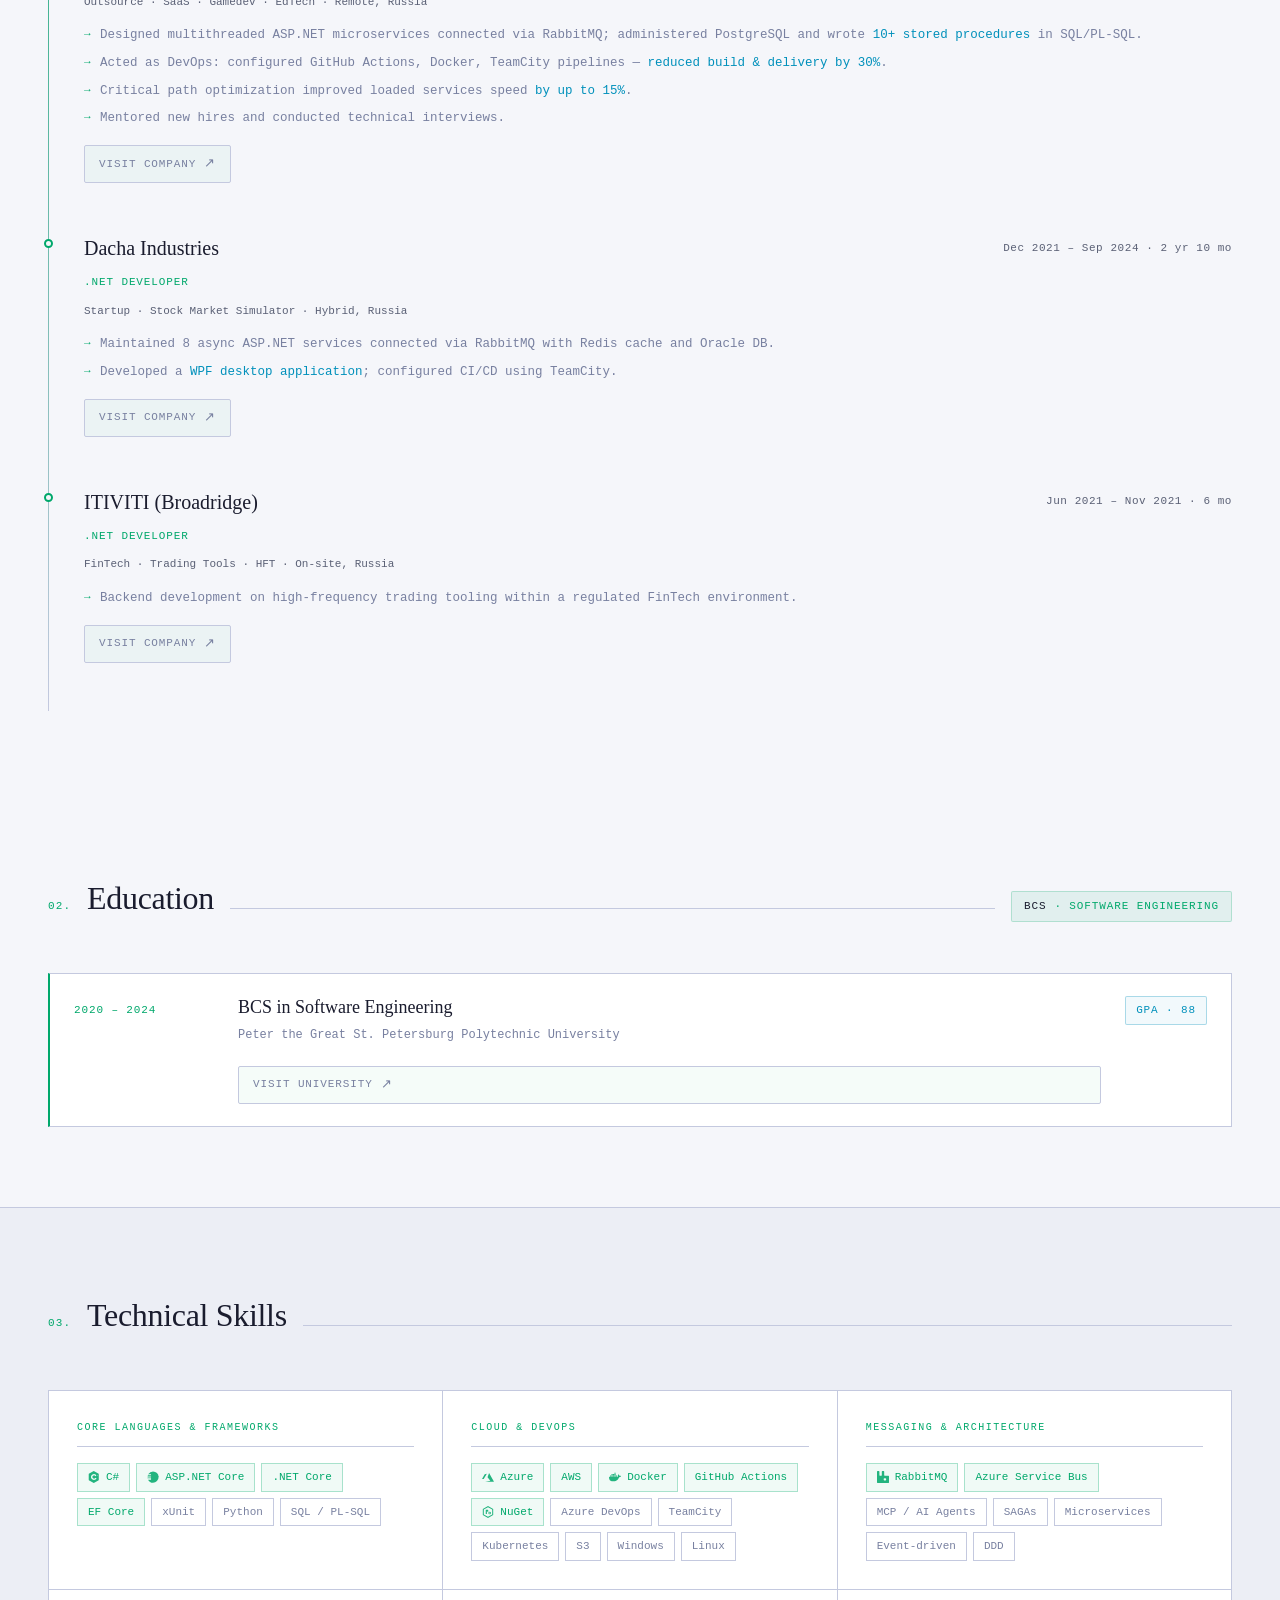
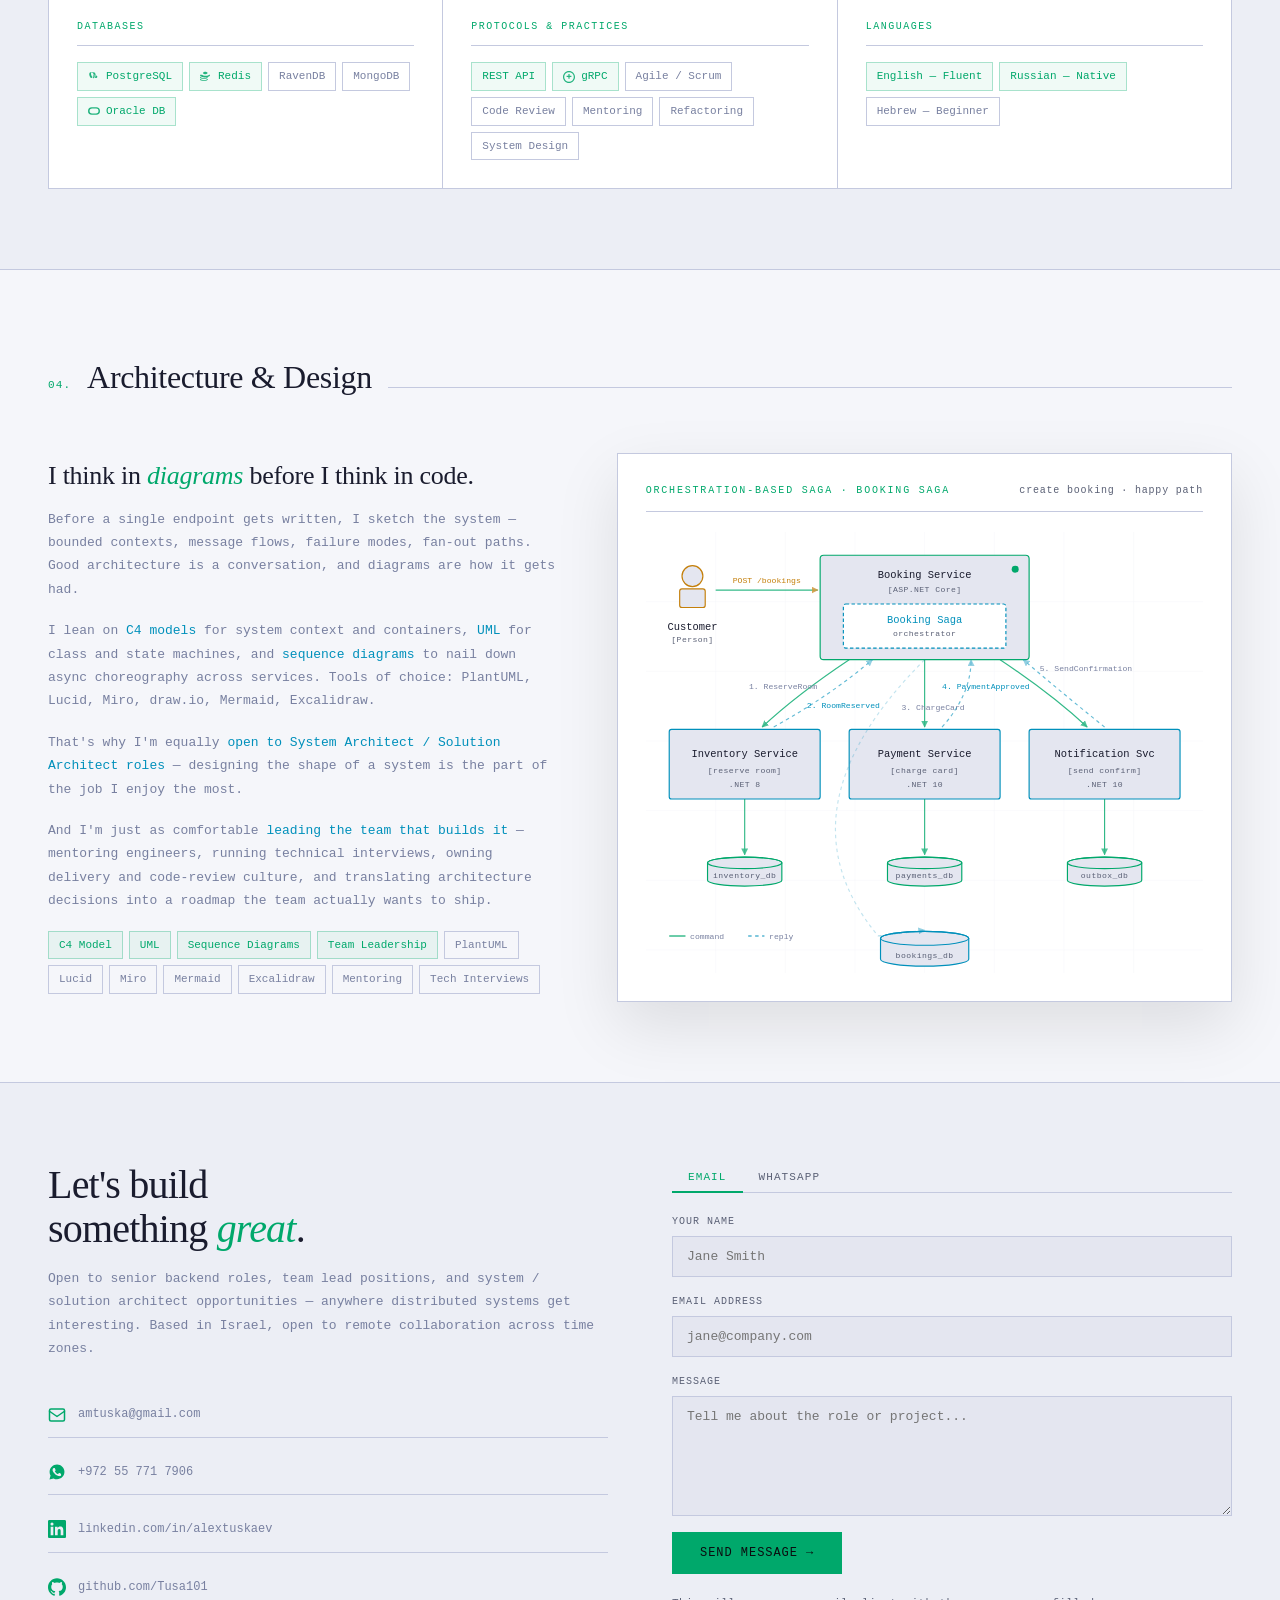
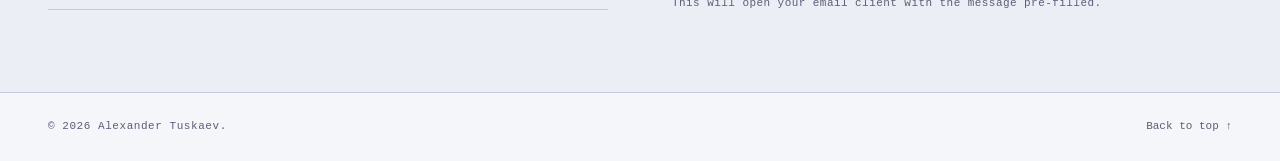
==== commit 56d3ba53: "added localization" ====
--- a/index.html
+++ b/index.html
@@ -5,11 +5,15 @@
 <meta name="viewport" content="width=device-width, initial-scale=1.0"/>
 <meta http-equiv="Content-Security-Policy" content="default-src 'none'; style-src 'self' https://fonts.googleapis.com; font-src https://fonts.gstatic.com; script-src 'self'; img-src 'self' data:; connect-src 'none'; object-src 'none'; manifest-src 'self'; base-uri 'self'; form-action 'self';">
 <meta name="robots" content="index, follow, noarchive">
+<meta name="i18n-title-key" content="page.title.index">
 <title>Alexander Tuskaev — Senior .NET Developer</title>
 <link rel="preconnect" href="https://fonts.googleapis.com">
 <link href="https://fonts.googleapis.com/css2?family=DM+Mono:ital,wght@0,300;0,400;0,500;1,300&family=Fraunces:ital,opsz,wght@0,9..144,300;0,9..144,400;0,9..144,600;1,9..144,300&display=swap" rel="stylesheet">
 <link rel="stylesheet" href="index.css">
 <script src="theme.js"></script>
+<script src="i18n/en.js"></script>
+<script src="i18n/ru.js"></script>
+<script src="lang.js"></script>
 <link rel="icon" type="image/png" href="favicons/favicon-96x96.png" sizes="96x96" />
 <link rel="icon" type="image/svg+xml" href="favicons/favicon.svg" />
 <link rel="shortcut icon" href="favicons/favicon.ico" />
@@ -26,15 +30,18 @@
     Alexander<span>.</span>
   </a>
   <ul class="nav-links">
-    <li><a href="#">About</a></li>
-    <li><a href="#experience">Experience</a></li>
-    <li><a href="#education">Education</a></li>
-    <li><a href="#skills">Skills</a></li>
-    <li><a href="#architecture">Architecture</a></li>
-    <li><a href="#contact">Contact</a></li>
-    <li><a href="blog.html">Blog</a></li>
+    <li><a href="#" data-i18n="nav.about">About</a></li>
+    <li><a href="#experience" data-i18n="nav.experience">Experience</a></li>
+    <li><a href="#education" data-i18n="nav.education">Education</a></li>
+    <li><a href="#skills" data-i18n="nav.skills">Skills</a></li>
+    <li><a href="#architecture" data-i18n="nav.architecture">Architecture</a></li>
+    <li><a href="#contact" data-i18n="nav.contact">Contact</a></li>
+    <li><a href="blog.html" data-i18n="nav.blog">Blog</a></li>
   </ul>
-  <button id="theme-toggle" class="theme-toggle" aria-label="Switch to light theme" title="Switch to light theme"></button>
+  <div class="nav-actions">
+    <button id="lang-toggle" class="lang-toggle" aria-label="Switch language" title="Switch language"></button>
+    <button id="theme-toggle" class="theme-toggle" aria-label="Switch to light theme" title="Switch to light theme"></button>
+  </div>
 </nav>
 
 <!-- HERO -->
@@ -45,8 +52,8 @@
     <p class="hero-subtitle" id="hero-subtitle"></p>
     <p class="hero-desc" id="hero-desc"></p>
     <div class="hero-actions">
-      <a href="#contact" class="btn-primary">Get in touch</a>
-      <a href="#experience" class="btn-ghost">View experience →</a>
+      <a href="#contact" class="btn-primary" data-i18n="hero.btn.getInTouch">Get in touch</a>
+      <a href="#experience" class="btn-ghost" data-i18n="hero.btn.viewExperience">View experience →</a>
     </div>
   </div>
 
@@ -70,7 +77,7 @@
 <section id="experience">
   <div class="section-header">
     <span class="section-num">01.</span>
-    <h2 class="section-title">Experience</h2>
+    <h2 class="section-title" data-i18n="section.experience">Experience</h2>
     <div class="section-line"></div>
     <span class="section-summary" id="experience-summary"></span>
   </div>
@@ -81,9 +88,9 @@
 <section id="education">
   <div class="section-header">
     <span class="section-num">02.</span>
-    <h2 class="section-title">Education</h2>
+    <h2 class="section-title" data-i18n="section.education">Education</h2>
     <div class="section-line"></div>
-    <span class="section-summary"><strong>BCS</strong> · Software Engineering</span>
+    <span class="section-summary" data-i18n-html="edu.summaryHtml"><strong>BCS</strong> · Software Engineering</span>
   </div>
   <div class="education-list" id="education-list"></div>
 </section>
@@ -92,7 +99,7 @@
 <section id="skills">
   <div class="section-header">
     <span class="section-num">03.</span>
-    <h2 class="section-title">Technical Skills</h2>
+    <h2 class="section-title" data-i18n="section.skills">Technical Skills</h2>
     <div class="section-line"></div>
   </div>
   <div class="skills-grid" id="skills-grid"></div>
@@ -102,7 +109,7 @@
 <section id="architecture">
   <div class="section-header">
     <span class="section-num">04.</span>
-    <h2 class="section-title">Architecture &amp; Design</h2>
+    <h2 class="section-title" data-i18n="section.architecture">Architecture &amp; Design</h2>
     <div class="section-line"></div>
   </div>
 
@@ -257,52 +264,52 @@
 
     <div class="contact-right">
       <div class="form-tabs">
-        <button class="form-tab form-tab--active" data-tab="email">Email</button>
-        <button class="form-tab" data-tab="whatsapp">WhatsApp</button>
+        <button class="form-tab form-tab--active" data-tab="email" data-i18n="form.tab.email">Email</button>
+        <button class="form-tab" data-tab="whatsapp" data-i18n="form.tab.whatsapp">WhatsApp</button>
       </div>
 
       <form class="form" id="contact-form" novalidate>
         <div class="form-group">
-          <label class="form-label" for="cf-name">Your name</label>
-          <input type="text" id="cf-name" class="form-input" placeholder="Jane Smith" required />
-        </div>
-        <div class="form-group">
-          <label class="form-label" for="cf-email">Email address</label>
-          <input type="email" id="cf-email" class="form-input" placeholder="jane@company.com" required />
-        </div>
-        <div class="form-group">
-          <label class="form-label" for="cf-message">Message</label>
-          <textarea id="cf-message" class="form-textarea" placeholder="Tell me about the role or project..." required></textarea>
-        </div>
-        <button type="submit" class="form-submit">Send message →</button>
-        <p class="form-hint" id="cf-hint">This will open your email client with the message pre-filled.</p>
+          <label class="form-label" for="cf-name" data-i18n="form.email.name.label">Your name</label>
+          <input type="text" id="cf-name" class="form-input" placeholder="Jane Smith" data-i18n-placeholder="form.email.name.placeholder" required />
+        </div>
+        <div class="form-group">
+          <label class="form-label" for="cf-email" data-i18n="form.email.email.label">Email address</label>
+          <input type="email" id="cf-email" class="form-input" placeholder="jane@company.com" data-i18n-placeholder="form.email.email.placeholder" required />
+        </div>
+        <div class="form-group">
+          <label class="form-label" for="cf-message" data-i18n="form.email.message.label">Message</label>
+          <textarea id="cf-message" class="form-textarea" placeholder="Tell me about the role or project..." data-i18n-placeholder="form.email.message.placeholder" required></textarea>
+        </div>
+        <button type="submit" class="form-submit" data-i18n="form.email.submit">Send message →</button>
+        <p class="form-hint" id="cf-hint" data-i18n="form.email.hint">This will open your email client with the message pre-filled.</p>
       </form>
 
       <div class="form form--hidden" id="whatsapp-form">
-        <p class="form-hint form-hint--intro">All fields are optional — fill in what you know.</p>
-        <div class="form-group">
-          <label class="form-label" for="wa-company">Company</label>
-          <input type="text" id="wa-company" class="form-input" placeholder="Acme Corp" />
-        </div>
-        <div class="form-group">
-          <label class="form-label" for="wa-role">Role</label>
-          <input type="text" id="wa-role" class="form-input" placeholder="Senior Backend Developer" />
-        </div>
-        <div class="form-group">
-          <label class="form-label" for="wa-location">Location</label>
+        <p class="form-hint form-hint--intro" data-i18n="form.wa.intro">All fields are optional — fill in what you know.</p>
+        <div class="form-group">
+          <label class="form-label" for="wa-company" data-i18n="form.wa.company.label">Company</label>
+          <input type="text" id="wa-company" class="form-input" placeholder="Acme Corp" data-i18n-placeholder="form.wa.company.placeholder" />
+        </div>
+        <div class="form-group">
+          <label class="form-label" for="wa-role" data-i18n="form.wa.role.label">Role</label>
+          <input type="text" id="wa-role" class="form-input" placeholder="Senior Backend Developer" data-i18n-placeholder="form.wa.role.placeholder" />
+        </div>
+        <div class="form-group">
+          <label class="form-label" for="wa-location" data-i18n="form.wa.location.label">Location</label>
           <select id="wa-location" class="form-input form-select">
-            <option value="">— not specified —</option>
-            <option value="Remote">Remote</option>
-            <option value="On-site">On-site</option>
-            <option value="Hybrid">Hybrid</option>
+            <option value="" data-i18n="form.wa.location.notSpecified">— not specified —</option>
+            <option value="Remote" data-i18n="form.wa.location.remote">Remote</option>
+            <option value="On-site" data-i18n="form.wa.location.onsite">On-site</option>
+            <option value="Hybrid" data-i18n="form.wa.location.hybrid">Hybrid</option>
           </select>
         </div>
         <div class="form-group">
-          <label class="form-label" for="wa-contact">Your contact details</label>
-          <input type="text" id="wa-contact" class="form-input" placeholder="email or phone" />
-        </div>
-        <a class="form-submit form-submit--wa" id="wa-send" href="#" target="_blank" rel="noopener noreferrer">Open in WhatsApp →</a>
-        <p class="form-hint">Opens WhatsApp with a pre-filled message.</p>
+          <label class="form-label" for="wa-contact" data-i18n="form.wa.contact.label">Your contact details</label>
+          <input type="text" id="wa-contact" class="form-input" placeholder="email or phone" data-i18n-placeholder="form.wa.contact.placeholder" />
+        </div>
+        <a class="form-submit form-submit--wa" id="wa-send" href="#" target="_blank" rel="noopener noreferrer" data-i18n="form.wa.submit">Open in WhatsApp →</a>
+        <p class="form-hint" data-i18n="form.wa.hint">Opens WhatsApp with a pre-filled message.</p>
       </div>
     </div>
   </div>
@@ -311,10 +318,9 @@
 <!-- FOOTER -->
 <footer>
   <p id="footer-copy"></p>
-  <a href="#">Back to top ↑</a>
+  <a href="#" data-i18n="footer.backToTop">Back to top ↑</a>
 </footer>
 
-<script src="cv-data.js"></script>
 <script src="cv-loader.js"></script>
 
 </body>
--- a/index.css
+++ b/index.css
@@ -1261,6 +1261,14 @@
     animation: fadeUp 0.8s 0.3s ease both;
 }
 
+/* ── NAV ACTIONS (theme + lang toggles) ── */
+.nav-actions {
+    display: flex;
+    gap: 8px;
+    align-items: center;
+    flex-shrink: 0;
+}
+
 /* ── THEME TOGGLE ── */
 .theme-toggle {
     background: none;
@@ -1285,6 +1293,42 @@
     background: var(--accent-a6);
 }
 
+/* ── LANGUAGE TOGGLE ── */
+.lang-toggle {
+    background: none;
+    border: 1px solid var(--border);
+    color: var(--muted2);
+    cursor: pointer;
+    height: 32px;
+    min-width: 56px;
+    padding: 0 10px;
+    border-radius: 16px;
+    display: inline-flex;
+    align-items: center;
+    justify-content: center;
+    gap: 6px;
+    font-family: 'DM Mono', monospace;
+    font-size: 11px;
+    font-weight: 500;
+    letter-spacing: 0.06em;
+    transition: border-color 0.2s, color 0.2s, background 0.2s;
+    flex-shrink: 0;
+}
+
+.lang-toggle:hover {
+    border-color: var(--accent);
+    color: var(--accent);
+    background: var(--accent-a6);
+}
+
+.lang-toggle svg {
+    flex-shrink: 0;
+}
+
+.lang-toggle-label {
+    line-height: 1;
+}
+
 /* ── SVG ARCHITECTURE DIAGRAM — THEME ADAPTATION ── */
 /* Arrow marker fills (CSS overrides SVG presentation attributes) */
 #arrow-cmd path  { fill: var(--accent); }
